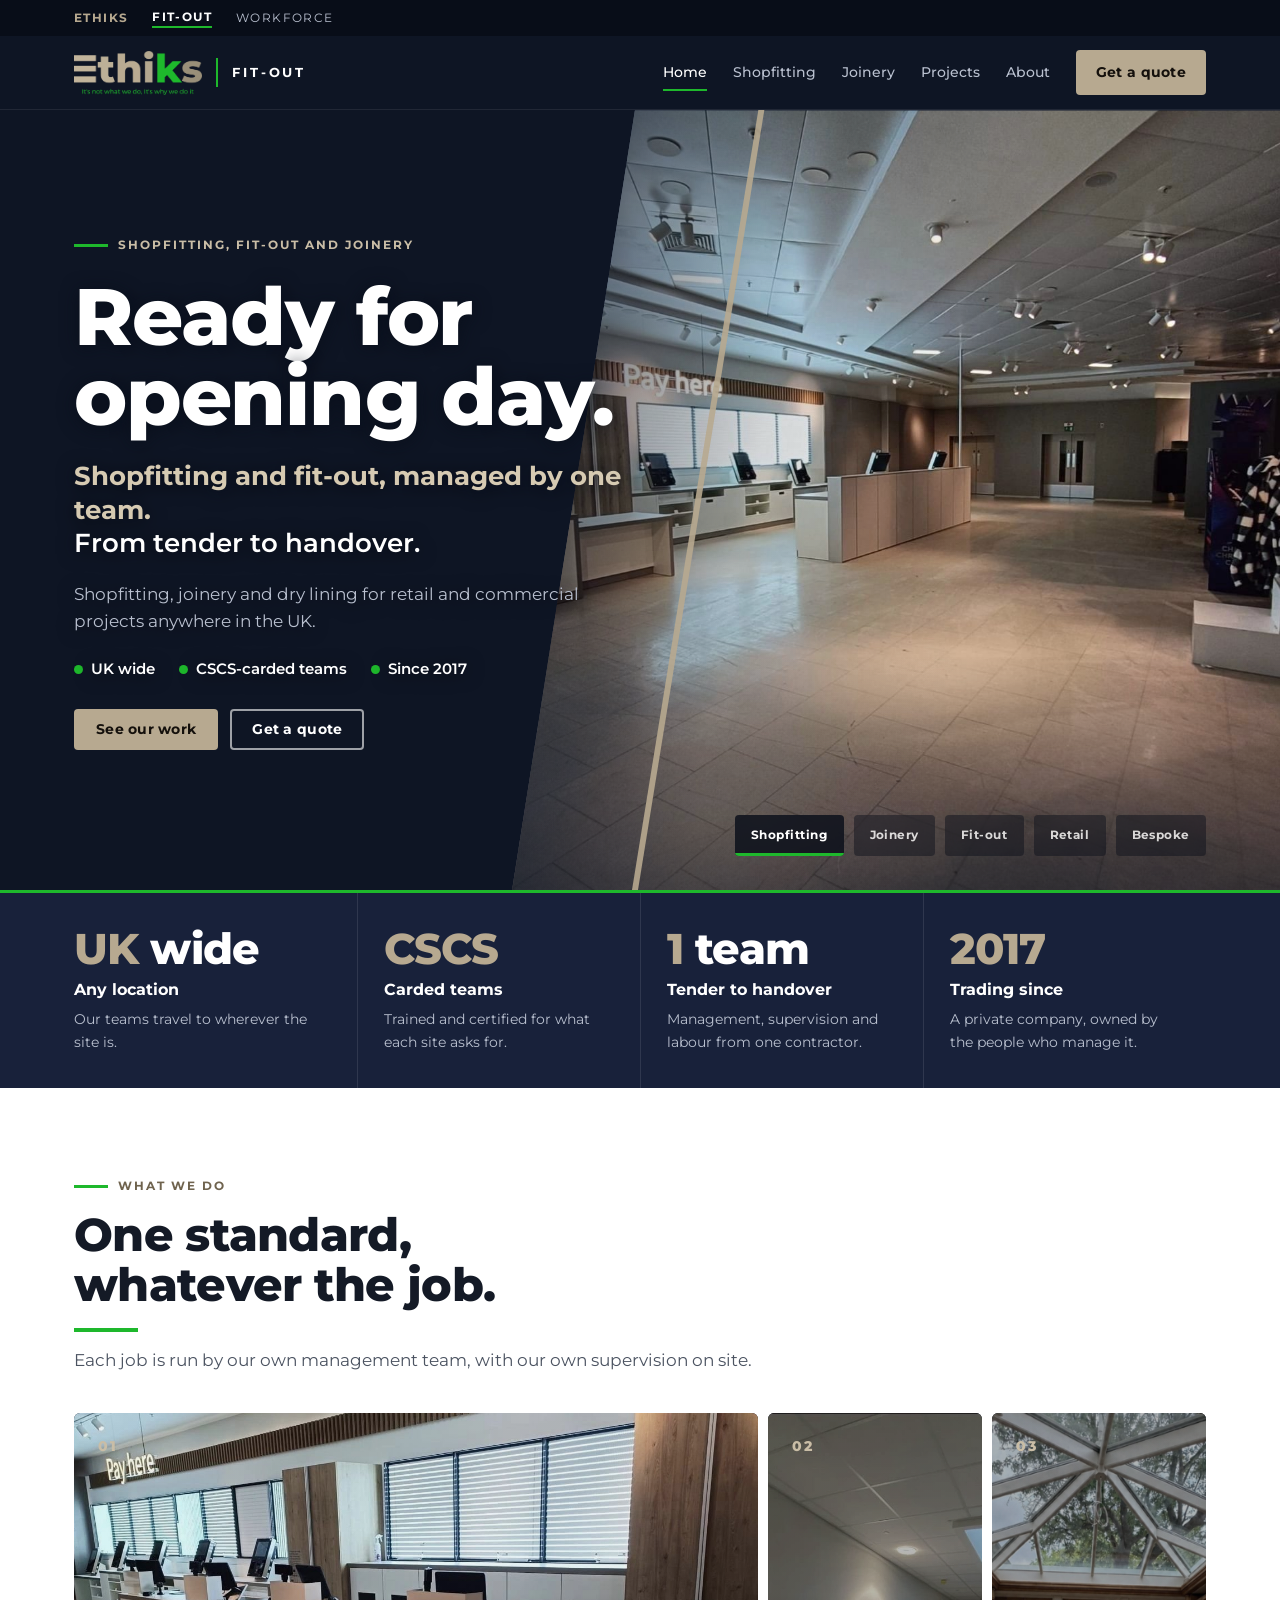
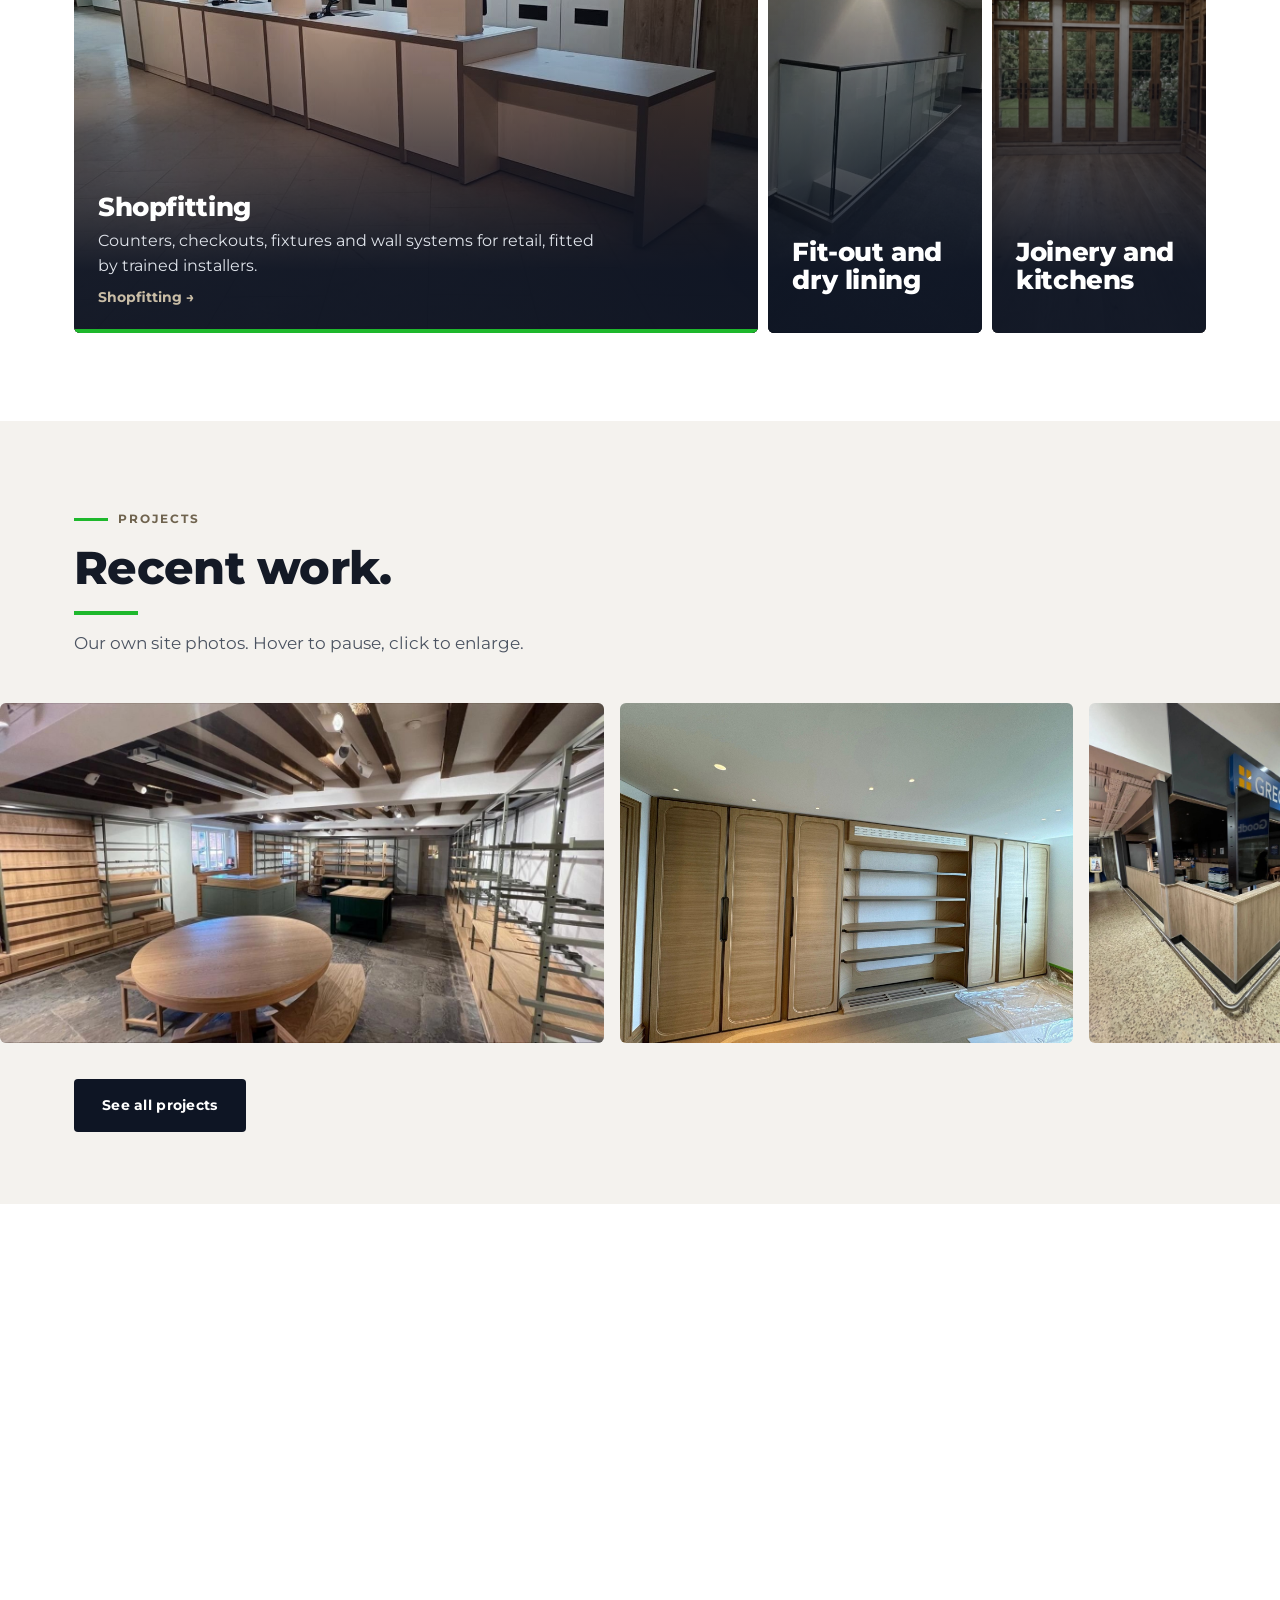
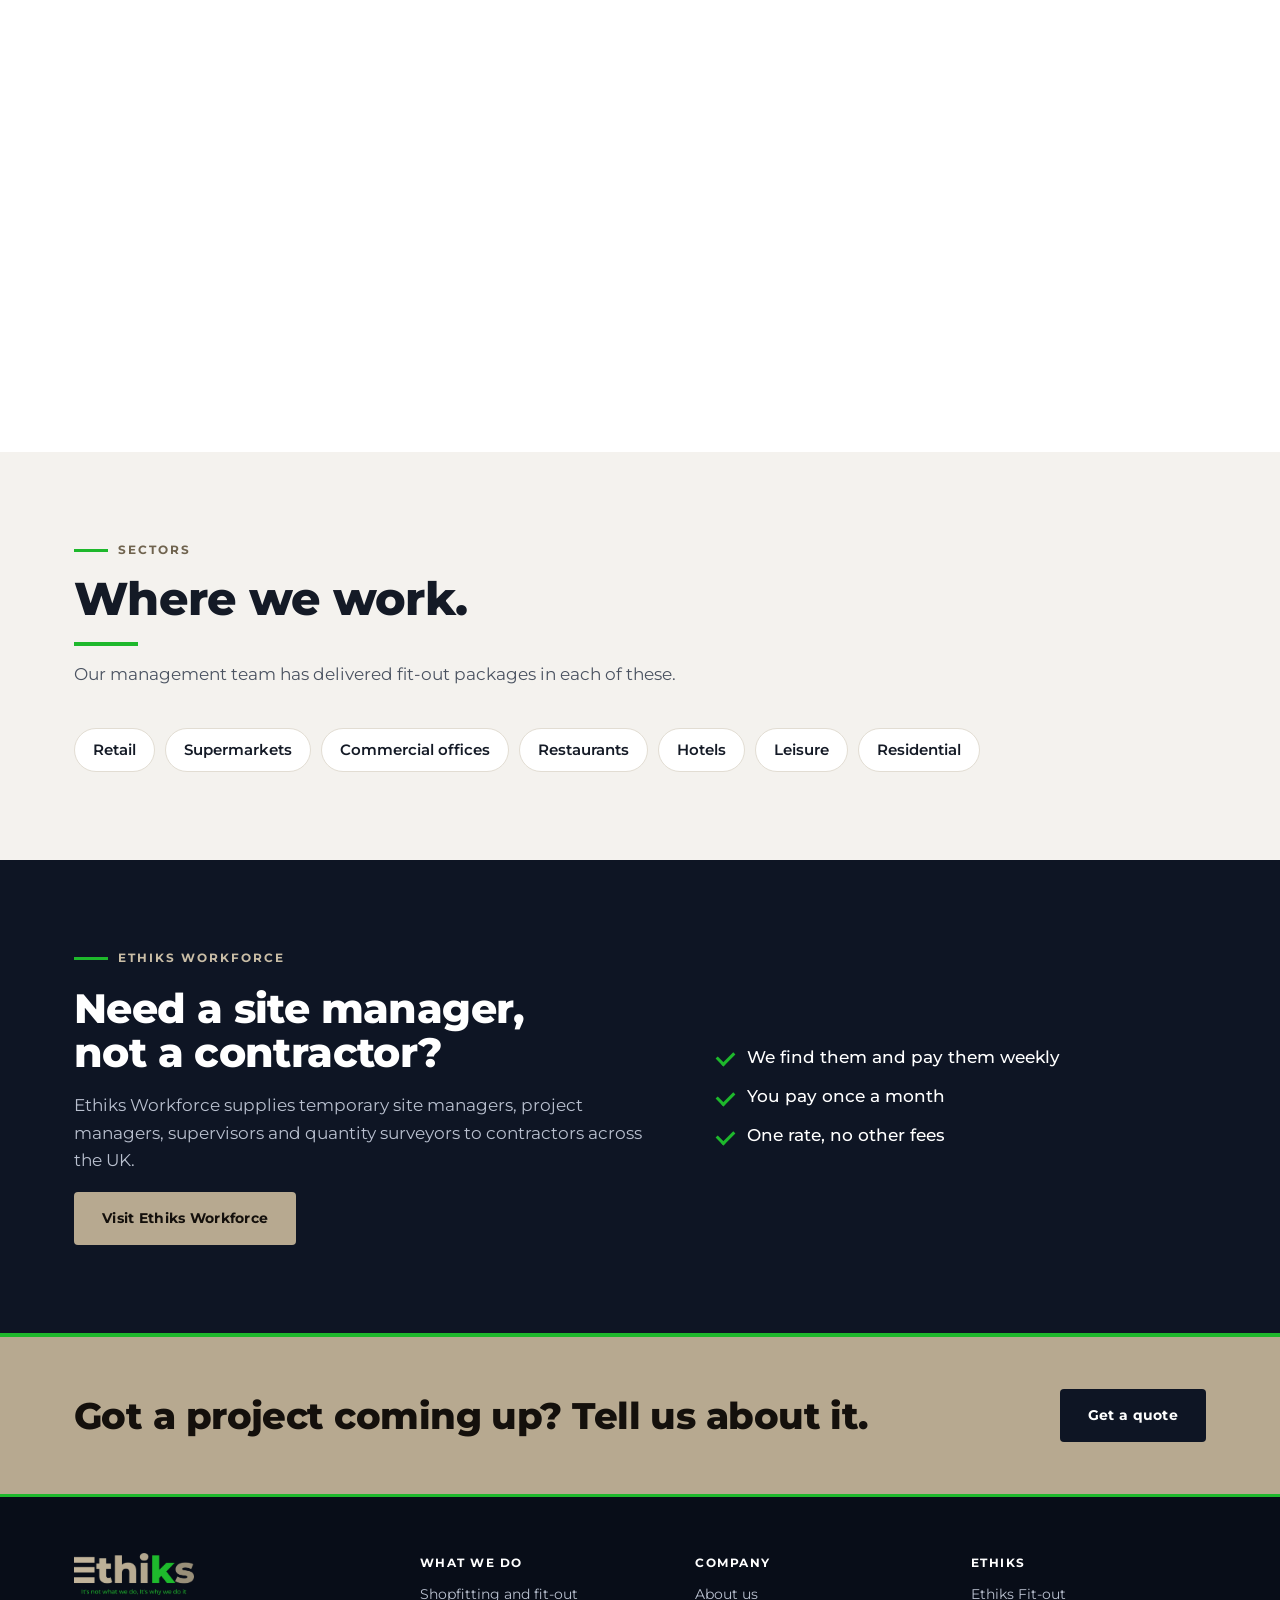
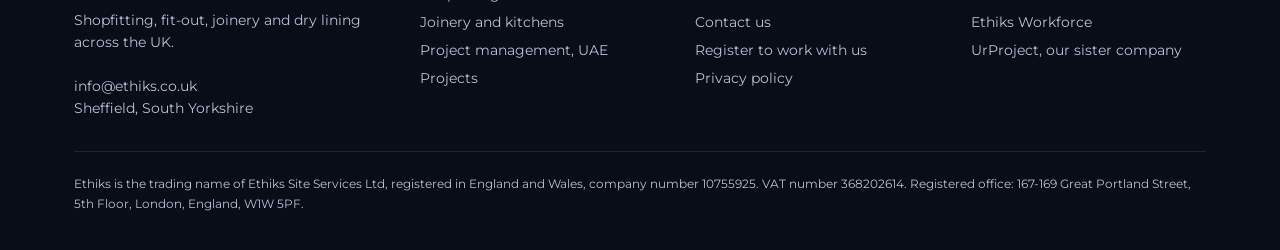
==== index.html @ 348bd7e8 "Tidied photos, stone hero edge, new hero headline Co-Authored-By: Claude Fable 5.2 <noreply@anthropi" ====
<!doctype html>
<html lang="en-GB">
<head>
<meta charset="utf-8">
<meta name="viewport" content="width=device-width, initial-scale=1">
<title>Shopfitting and Fit-Out Contractor, UK | Ethiks</title>
<meta name="description" content="Ethiks is a UK shopfitting and fit-out contractor. Turnkey fit-out, shopfitting joinery and dry lining for retail and commercial projects, and fitted joinery for homes.">
<link rel="canonical" href="https://www.ethiks.co.uk/">
<meta property="og:type" content="website">
<meta property="og:site_name" content="Ethiks">
<meta property="og:title" content="Shopfitting and Fit-Out Contractor, UK | Ethiks">
<meta property="og:description" content="Ethiks is a UK shopfitting and fit-out contractor. Turnkey fit-out, shopfitting joinery and dry lining for retail and commercial projects, and fitted joinery for homes.">
<meta property="og:url" content="https://www.ethiks.co.uk/">
<meta property="og:image" content="https://www.ethiks.co.uk/assets/img/j-wardrobe-run.jpg">
<script>document.documentElement.className = 'js';</script>
<link rel="preconnect" href="https://fonts.googleapis.com">
<link rel="preconnect" href="https://fonts.gstatic.com" crossorigin>
<link rel="stylesheet" href="https://fonts.googleapis.com/css2?family=Montserrat:wght@400;500;600;700;800&display=swap">
<link rel="stylesheet" href="/styles.css?v=25">
<link rel="icon" href="/assets/ethiks-logo.png">
<script type="application/ld+json">{"@context": "https://schema.org", "@type": "GeneralContractor", "name": "Ethiks", "legalName": "Ethiks Site Services Ltd", "url": "https://www.ethiks.co.uk/", "email": "info@ethiks.co.uk", "areaServed": "GB", "vatID": "368202614", "description": "Shopfitting, fit-out, joinery and dry lining contractor working across the UK.", "address": {"@type": "PostalAddress", "addressLocality": "Sheffield", "addressRegion": "South Yorkshire", "addressCountry": "GB"}, "openingHours": "Mo-Fr 08:00-17:00"}</script>
</head>
<body>
<a class="skip" href="#main">Skip to content</a>
<div class="group"><div class="in">
  <span class="lead">Ethiks</span>
  <a class="here" href="/" aria-current="true">Fit-out</a>
  <a href="https://www.ethiksworkforce.co.uk">Workforce</a>
</div></div>
<header class="head"><div class="in">
  <a class="brand" href="/" aria-label="Ethiks Fit-out home"><img src="/assets/ethiks-logo.png" alt="Ethiks" width="128" height="44"><span>Fit-out</span></a>
  <nav class="nav" aria-label="Main"><a href="/" aria-current="page">Home</a><a href="/fit-out.html">Shopfitting</a><a href="/residential.html">Joinery</a><a href="/projects.html">Projects</a><a href="/about-us.html">About</a><a class="btn" href="/contact-us.html">Get a quote</a></nav>
</div></header>
<section class="hero2">
  <div class="slides" aria-hidden="true"><figure class="on"><img src="/assets/img/s-pay-hall.jpg" alt="" width="1290" height="1290" fetchpriority="high"></figure><figure><img src="/assets/img/hero-joinery.jpg" alt="" width="2560" height="1920" loading="lazy"></figure><figure><img src="/assets/img/m-atrium.jpg" alt="" width="1456" height="1088" loading="lazy"></figure><figure><img src="/assets/img/s-shelving-tables.jpg" alt="" width="1290" height="726" loading="lazy"></figure><figure><img src="/assets/img/j-glazed-cabinets.jpg" alt="" width="1264" height="1264" loading="lazy"></figure></div>
  <span class="edge" aria-hidden="true"></span>
  <div class="in">
    <div class="pitch">
      <span class="eyebrow">Shopfitting, fit-out and joinery</span>
      <h1>Ready for opening day.</h1>
      <p class="line"><b>Shopfitting and fit-out, managed by one team.</b><br>From tender to handover.</p>
      <p class="sub">Shopfitting, joinery and dry lining for retail and commercial projects anywhere in the UK.</p>
      <ul class="ticks"><li>UK wide</li><li>CSCS-carded teams</li><li>Since 2017</li></ul>
      <div class="acts"><a class="btn" href="/projects.html">See our work</a><a class="btn line" href="/contact-us.html">Get a quote</a></div>
    </div>
  </div>
  <div class="dots" role="group" aria-label="Hero photos"><button type="button" class="on" aria-label="Show shopfitting photo">Shopfitting</button><button type="button" aria-label="Show joinery photo">Joinery</button><button type="button" aria-label="Show fit-out photo">Fit-out</button><button type="button" aria-label="Show retail photo">Retail</button><button type="button" aria-label="Show bespoke photo">Bespoke</button></div>
</section>
<main id="main">
<section class="facts" aria-label="Ethiks at a glance"><div class="in">
  <div class="t"><span class="big"><em>UK</em> wide</span><b>Any location</b><span>Our teams travel to wherever the site is.</span></div>
  <div class="t"><span class="big"><em>CSCS</em></span><b>Carded teams</b><span>Trained and certified for what each site asks for.</span></div>
  <div class="t"><span class="big"><em>1</em> team</span><b>Tender to handover</b><span>Management, supervision and labour from one contractor.</span></div>
  <div class="t"><span class="big"><em data-count="2017">2017</em></span><b>Trading since</b><span>A private company, owned by the people who manage it.</span></div>
</div></section>

<section class="sec"><div class="in">
  <div class="shead rv"><span class="eyebrow">What we do</span><h2>One standard, whatever the job.</h2><p>Each job is run by our own management team, with our own supervision on site.</p></div>
  <div class="panels rv">
    <a class="panel on" href="/fit-out.html"><img src="/assets/img/s-pay-counter.jpg" alt="" width="1290" height="1290" loading="lazy"><span class="n">01</span><div class="body"><h3>Shopfitting</h3><p>Counters, checkouts, fixtures and wall systems for retail, fitted by trained installers.</p><span class="go">Shopfitting →</span></div></a>
    <a class="panel" href="/fit-out.html"><img src="/assets/img/m-landing.jpg" alt="" width="1290" height="970" loading="lazy"><span class="n">02</span><div class="body"><h3>Fit-out and dry lining</h3><p>Turnkey fit-out with partitions, linings, ceilings and joinery, managed from start to finish.</p><span class="go">Fit-out →</span></div></a>
    <a class="panel" href="/residential.html"><img src="/assets/img/j-glazed-cabinets.jpg" alt="" width="1264" height="1264" loading="lazy"><span class="n">03</span><div class="body"><h3>Joinery and kitchens</h3><p>Fitted joinery, doors, flooring and kitchens for homes.</p><span class="go">Joinery →</span></div></a>
  </div>
</div></section>

<section class="sec wash" style="padding-bottom:72px">
  <div class="in"><div class="shead rv"><span class="eyebrow">Projects</span><h2>Recent work.</h2><p>Our own site photos. Hover to pause, click to enlarge.</p></div></div>
  <div class="marq"><div class="track"><figure data-zoom><img src="/assets/img/s-shelving-tables.jpg" alt="Timber shelving bays and round display tables in a shop interior" width="1290" height="726" loading="lazy"><figcaption>Shelving and display tables</figcaption></figure><figure data-zoom><img src="/assets/img/j-wardrobe-run.jpg" alt="Wall of fitted timber wardrobes with open shelving" width="1800" height="1350" loading="lazy"><figcaption>Fitted wardrobes</figcaption></figure><figure data-zoom><img src="/assets/img/s-kiosk.jpg" alt="Food-to-go kiosk with timber-effect counter inside a supermarket" width="1280" height="1706" loading="lazy"><figcaption>Food-to-go kiosk</figcaption></figure><figure data-zoom><img src="/assets/img/j-games-room.jpg" alt="Timber panelled media wall with a TV between inlaid door panels" width="1408" height="1136" loading="lazy"><figcaption>Games room panelling</figcaption></figure><figure data-zoom><img src="/assets/img/m-atrium.jpg" alt="Double-height atrium inside a modular building after fit-out" width="1456" height="1088" loading="lazy"><figcaption>Atrium</figcaption></figure><figure data-zoom><img src="/assets/img/s-counter-run.jpg" alt="Long run of counter units in a clothing department" width="1290" height="1290" loading="lazy"><figcaption>Counter run</figcaption></figure><figure data-zoom><img src="/assets/img/j-glazed-cabinets.jpg" alt="Glazed timber cabinets lining a room with a timber floor under a roof lantern" width="1264" height="1264" loading="lazy"><figcaption>Glazed cabinets</figcaption></figure><figure data-zoom><img src="/assets/img/m-landing.jpg" alt="First-floor landing with timber doors, glass balustrade and suspended ceiling" width="1290" height="970" loading="lazy"><figcaption>Landing and balustrade</figcaption></figure><figure data-zoom><img src="/assets/img/s-pay-counter.jpg" alt="Pay-here counter with timber-slat bulkhead above" width="1290" height="1290" loading="lazy"><figcaption>Counter and bulkhead</figcaption></figure><figure data-zoom><img src="/assets/img/j-panelled-door.jpg" alt="Panelled timber door set in a deep architrave" width="1088" height="1456" loading="lazy"><figcaption>Panelled door</figcaption></figure><figure aria-hidden="true" data-zoom><img src="/assets/img/s-shelving-tables.jpg" alt="" width="1290" height="726" loading="lazy"><figcaption>Shelving and display tables</figcaption></figure><figure aria-hidden="true" data-zoom><img src="/assets/img/j-wardrobe-run.jpg" alt="" width="1800" height="1350" loading="lazy"><figcaption>Fitted wardrobes</figcaption></figure><figure aria-hidden="true" data-zoom><img src="/assets/img/s-kiosk.jpg" alt="" width="1280" height="1706" loading="lazy"><figcaption>Food-to-go kiosk</figcaption></figure><figure aria-hidden="true" data-zoom><img src="/assets/img/j-games-room.jpg" alt="" width="1408" height="1136" loading="lazy"><figcaption>Games room panelling</figcaption></figure><figure aria-hidden="true" data-zoom><img src="/assets/img/m-atrium.jpg" alt="" width="1456" height="1088" loading="lazy"><figcaption>Atrium</figcaption></figure><figure aria-hidden="true" data-zoom><img src="/assets/img/s-counter-run.jpg" alt="" width="1290" height="1290" loading="lazy"><figcaption>Counter run</figcaption></figure><figure aria-hidden="true" data-zoom><img src="/assets/img/j-glazed-cabinets.jpg" alt="" width="1264" height="1264" loading="lazy"><figcaption>Glazed cabinets</figcaption></figure><figure aria-hidden="true" data-zoom><img src="/assets/img/m-landing.jpg" alt="" width="1290" height="970" loading="lazy"><figcaption>Landing and balustrade</figcaption></figure><figure aria-hidden="true" data-zoom><img src="/assets/img/s-pay-counter.jpg" alt="" width="1290" height="1290" loading="lazy"><figcaption>Counter and bulkhead</figcaption></figure><figure aria-hidden="true" data-zoom><img src="/assets/img/j-panelled-door.jpg" alt="" width="1088" height="1456" loading="lazy"><figcaption>Panelled door</figcaption></figure></div></div>
  <div class="in"><p style="margin-top:30px"><a class="btn dark" href="/projects.html">See all projects</a></p></div>
</section>

<section class="sec"><div class="in split">
  <div class="photo tall zoom rv" data-zoom><img src="/assets/img/j-games-room.jpg" alt="Timber panelled wall with inlaid door panels in a games room" width="1408" height="1136" loading="lazy"></div>
  <div class="copy rv d1">
    <span class="eyebrow">How we work</span>
    <h2>The last trade in decides how the job looks.</h2>
    <p>The fit-out is what your client sees on opening day. We plan it with you before it reaches site, then manage it to the programme.</p>
    <ul class="points"><li>Involved from pre-construction, so the install runs smoothly</li><li>Dedicated management and supervision on every job</li><li>Materials handled with care and fitted correctly</li><li>Safe working to current HSE and CDM regulations</li></ul>
    <div><a class="btn dark" href="/about-us.html">How we manage a project</a></div>
  </div>
</div></section>

<section class="sec wash"><div class="in">
  <div class="shead rv"><span class="eyebrow">Sectors</span><h2>Where we work.</h2><p>Our management team has delivered fit-out packages in each of these.</p></div>
  <ul class="tags rv"><li>Retail</li><li>Supermarkets</li><li>Commercial offices</li><li>Restaurants</li><li>Hotels</li><li>Leisure</li><li>Residential</li></ul>
</div></section>

<section class="band"><div class="in">
  <div class="copy rv">
    <span class="eyebrow">Ethiks Workforce</span>
    <h2>Need a site manager, not a contractor?</h2>
    <p>Ethiks Workforce supplies temporary site managers, project managers, supervisors and quantity surveyors to contractors across the UK.</p>
    <div><a class="btn" href="https://www.ethiksworkforce.co.uk">Visit Ethiks Workforce</a></div>
  </div>
  <ul class="points rv d1"><li>We find them and pay them weekly</li><li>You pay once a month</li><li>One rate, no other fees</li></ul>
</div></section>
<section class="cta"><div class="in">
  <h2>Got a project coming up? Tell us about it.</h2>
  <a class="btn dark" href="/contact-us.html">Get a quote</a>
</div></section>
</main>
<footer>
  <div class="in">
    <div><img src="/assets/ethiks-logo.png" alt="Ethiks" width="120" height="42">Shopfitting, fit-out, joinery and dry lining across the UK.<br><br>info@ethiks.co.uk<br>Sheffield, South Yorkshire</div>
    <div><b>What we do</b><ul><li><a href="/fit-out.html">Shopfitting and fit-out</a></li><li><a href="/residential.html">Joinery and kitchens</a></li><li><a href="/uae.html">Project management, UAE</a></li><li><a href="/projects.html">Projects</a></li></ul></div>
    <div><b>Company</b><ul><li><a href="/about-us.html">About us</a></li><li><a href="/contact-us.html">Contact us</a></li><li><a href="/register.html">Register to work with us</a></li><li><a href="/privacy-policy.html">Privacy policy</a></li></ul></div>
    <div><b>Ethiks</b><ul><li><a href="/">Ethiks Fit-out</a></li><li><a href="https://www.ethiksworkforce.co.uk">Ethiks Workforce</a></li><li><a href="https://www.urproject.co.uk">UrProject, our sister company</a></li></ul></div>
    <div class="legal">Ethiks is the trading name of Ethiks Site Services Ltd, registered in England and Wales, company number 10755925. VAT number 368202614. Registered office: 167-169 Great Portland Street, 5th Floor, London, England, W1W 5PF.</div>
  </div>
</footer>
<div class="lb" role="dialog" aria-modal="true" aria-label="Photo" hidden><button class="x" aria-label="Close">×</button><button class="prev" aria-label="Previous photo">←</button><img alt=""><button class="next" aria-label="Next photo">→</button><p></p></div>
<script src="/main.js?v=25" defer></script>
</body>
</html>
---- styles.css ----
/* Ethiks Fit-out. Same family as Ethiks Workforce: deep navy, white sections, bold type. Stone is the accent; the logo stays green. */
:root {
  --navy: #0e1524; --navy-2: #18213a; --navy-3: #25304f;
  --stone: #b7a990; --stone-hi: #c9bda6; --stone-dark: #6f634e; --green: #1eb82c;
  --ink: #141a26; --text: #4b5361; --paper: #ffffff; --wash: #f4f2ee; --rule: #e2ddd3;
  --on-navy: #f6f7f9; --on-navy-2: #b9c0cf;
  --font: "Montserrat", Arial, Helvetica, sans-serif;
  --wrap: 1180px;
}
* { box-sizing: border-box; }
html { scroll-behavior: smooth; }
@media (prefers-reduced-motion: reduce) { html { scroll-behavior: auto; } * { transition: none !important; } }
body { margin: 0; background: var(--paper); color: var(--text); font-family: var(--font); font-size: 17px; line-height: 1.6; }
img { max-width: 100%; height: auto; display: block; }
.in { max-width: var(--wrap); margin: 0 auto; padding: 0 24px; }
h1, h2, h3 { margin: 0; line-height: 1.08; text-wrap: balance; color: var(--ink); letter-spacing: -0.015em; font-weight: 800; }
p { margin: 0; }
a { color: var(--stone-dark); }
:focus-visible { outline: 3px solid var(--stone); outline-offset: 3px; }
.skip { position: absolute; left: -9999px; }
.skip:focus { left: 12px; top: 12px; background: #fff; color: #000; padding: 10px 14px; z-index: 50; }

.group { background: #080d18; color: var(--on-navy-2); font-size: 0.72rem; letter-spacing: 0.12em; text-transform: uppercase; }
.group .in { display: flex; flex-wrap: wrap; gap: 4px 24px; align-items: center; padding-top: 8px; padding-bottom: 8px; }
.group a { color: var(--on-navy-2); text-decoration: none; }
.group a:hover { color: #fff; }
.group .lead { color: var(--stone); font-weight: 700; }
.group .here { color: #fff; font-weight: 700; box-shadow: inset 0 -2px 0 var(--stone); padding-bottom: 2px; }
.head { background: var(--navy); position: sticky; top: 0; z-index: 30; border-bottom: 1px solid rgba(255,255,255,0.08); }
.head .in { display: flex; flex-wrap: wrap; align-items: center; justify-content: space-between; gap: 10px 28px; padding-top: 14px; padding-bottom: 14px; }
.brand { display: flex; align-items: center; gap: 14px; text-decoration: none; }
.brand img { width: 128px; }
.brand span { color: #fff; font-weight: 700; font-size: 0.82rem; letter-spacing: 0.22em; text-transform: uppercase; border-left: 2px solid var(--stone); padding: 4px 0 4px 14px; }
.nav { display: flex; flex-wrap: wrap; align-items: center; gap: 6px 26px; font-size: 0.86rem; font-weight: 500; }
.nav a { color: var(--on-navy-2); text-decoration: none; padding: 6px 0; border-bottom: 2px solid transparent; }
.nav a:hover { color: #fff; }
.nav a[aria-current="page"] { color: #fff; border-bottom-color: var(--stone); }
.nav .btn { color: #14100c; padding: 11px 20px; border-bottom: 0; }

.btn { display: inline-block; background: var(--stone); color: #14100c; font-weight: 700; font-size: 0.9rem; letter-spacing: 0.02em; text-decoration: none; padding: 15px 28px; border: 0; border-radius: 4px; cursor: pointer; font-family: var(--font); transition: background 0.15s ease, transform 0.15s ease; }
.btn:hover { background: var(--stone-hi); transform: translateY(-1px); }
.btn.line { background: transparent; color: #fff; box-shadow: inset 0 0 0 2px rgba(255,255,255,0.6); }
.btn.line:hover { background: rgba(255,255,255,0.12); }
.btn.dark { background: var(--navy); color: #fff; }
.btn.dark:hover { background: var(--navy-3); }

.eyebrow { display: inline-flex; align-items: center; gap: 10px; font-size: 0.78rem; font-weight: 700; letter-spacing: 0.16em; text-transform: uppercase; color: var(--stone-dark); }
.eyebrow::before { content: ""; width: 28px; height: 2px; background: currentColor; }

/* hero: photo behind, words on the left */
.hero { position: relative; background: var(--navy); color: var(--on-navy); isolation: isolate; overflow: hidden; }
.hero > img.bg { position: absolute; inset: 0; width: 100%; height: 100%; object-fit: cover; object-position: center 55%; z-index: -2; }
.hero::before { content: ""; position: absolute; inset: 0; z-index: -1; background: linear-gradient(90deg, rgba(14,21,36,0.94) 0%, rgba(14,21,36,0.84) 32%, rgba(14,21,36,0.30) 62%, rgba(14,21,36,0.05) 100%); }
.hero .in { padding-top: 96px; padding-bottom: 100px; }
.pitch { display: flex; flex-direction: column; gap: 22px; max-width: 620px; }
.pitch .eyebrow { color: var(--stone-hi); }
.pitch h1 { font-size: clamp(2.6rem, 6vw, 4.5rem); color: #fff; }
.pitch .line { font-size: clamp(1.2rem, 2.3vw, 1.6rem); font-weight: 600; color: #fff; line-height: 1.3; }
.pitch .line b { color: #d6cab2; font-weight: 700; }
.pitch .sub { color: var(--on-navy-2); max-width: 50ch; }
.pitch h1, .pitch .line, .pitch .sub, .ticks { text-shadow: 0 2px 18px rgba(8,13,24,0.75); }
.ticks { list-style: none; margin: 0; padding: 0; display: flex; flex-wrap: wrap; gap: 10px 24px; font-size: 0.92rem; font-weight: 600; color: #fff; }
.ticks li { display: flex; align-items: center; gap: 8px; }
.ticks li::before { content: ""; width: 9px; height: 9px; background: var(--stone); border-radius: 50%; }
.acts { display: flex; flex-wrap: wrap; gap: 12px; margin-top: 6px; }

/* inner page head: navy, words left, one photo right */
.phead { background: var(--navy); color: var(--on-navy-2); }
.phead .in { padding-top: 64px; padding-bottom: 68px; display: grid; grid-template-columns: minmax(0, 1fr) minmax(0, 1fr); gap: 56px; align-items: center; }
.phead.plain .in { grid-template-columns: minmax(0, 1fr); }
.phead .copy { display: flex; flex-direction: column; gap: 18px; min-width: 0; }
.phead .eyebrow { color: var(--stone-hi); }
.phead h1 { font-size: clamp(2.1rem, 4.6vw, 3.5rem); color: #fff; }
.phead p { max-width: 58ch; font-size: 1.08rem; }
.phead img { width: 100%; aspect-ratio: 4 / 3; object-fit: cover; border-radius: 6px; }
.phead a { color: var(--stone-hi); }

/* facts strip */
.facts { background: var(--navy-2); color: var(--on-navy); }
.facts .in { display: grid; grid-template-columns: repeat(4, minmax(0, 1fr)); }
.facts .t { padding: 34px 26px; border-left: 1px solid rgba(255,255,255,0.1); display: flex; flex-direction: column; gap: 6px; }
.facts .t:first-child { border-left: 0; padding-left: 0; }
.facts .big { font-size: clamp(1.9rem, 3.4vw, 2.7rem); font-weight: 800; color: #fff; line-height: 1; letter-spacing: -0.02em; }
.facts .big em { font-style: normal; color: var(--stone); }
.facts b { color: #fff; font-size: 1rem; }
.facts span { font-size: 0.9rem; color: var(--on-navy-2); }

.sec { padding: 88px 0; }
.wash { background: var(--wash); }
.shead { display: flex; flex-direction: column; gap: 14px; max-width: 760px; margin-bottom: 40px; }
.shead h2 { font-size: clamp(1.9rem, 3.6vw, 2.9rem); }
.shead p { font-size: 1.08rem; }

/* big photo cards */
.cards { display: grid; grid-template-columns: repeat(2, minmax(0, 1fr)); gap: 22px; }
.cardp { position: relative; display: flex; flex-direction: column; justify-content: flex-end; min-height: 460px; padding: 30px; color: #fff; text-decoration: none; overflow: hidden; border-radius: 6px; isolation: isolate; background: var(--navy); }
.cardp img { position: absolute; inset: 0; width: 100%; height: 100%; object-fit: cover; z-index: -2; transition: transform 0.5s ease; }
.cardp::before { content: ""; position: absolute; inset: 0; z-index: -1; background: linear-gradient(180deg, rgba(14,21,36,0.02) 35%, rgba(14,21,36,0.94) 84%); }
.cardp:hover img { transform: scale(1.05); }
.cardp h3 { color: #fff; font-size: 1.9rem; }
.cardp p { color: #dfe3ea; font-size: 0.98rem; margin-top: 8px; max-width: 44ch; }
.cardp .go { margin-top: 16px; font-weight: 700; font-size: 0.9rem; color: var(--stone-hi); }

/* text grid */
.roles { display: grid; grid-template-columns: repeat(3, minmax(0, 1fr)); gap: 0; border-top: 2px solid var(--ink); }
.roles.two { grid-template-columns: repeat(2, minmax(0, 1fr)); }
.role { padding: 26px 24px 30px; border-right: 1px solid var(--rule); border-bottom: 1px solid var(--rule); display: flex; flex-direction: column; gap: 8px; }
.roles:not(.two) .role:nth-child(3n), .roles.two .role:nth-child(even) { border-right: 0; }
.role h3 { font-size: 1.2rem; }
.role p { font-size: 0.94rem; }

.split { display: grid; grid-template-columns: minmax(0, 1fr) minmax(0, 1fr); gap: 56px; align-items: center; }
.split.rev > :first-child { order: 2; }
.split .copy { display: flex; flex-direction: column; gap: 18px; min-width: 0; }
.split h2 { font-size: clamp(1.8rem, 3.2vw, 2.6rem); }
.photo { border-radius: 6px; overflow: hidden; }
.photo img { width: 100%; aspect-ratio: 4 / 3; object-fit: cover; }
.photo.tall img { aspect-ratio: 4 / 5; }
ul.points { list-style: none; margin: 0; padding: 0; display: flex; flex-direction: column; gap: 12px; }
ul.points li { position: relative; padding-left: 30px; color: var(--ink); font-weight: 500; }
ul.points li::before { content: ""; position: absolute; left: 0; top: 0.45em; width: 14px; height: 8px; border-left: 3px solid var(--stone); border-bottom: 3px solid var(--stone); transform: rotate(-45deg); }

.tags { list-style: none; margin: 0; padding: 0; display: flex; flex-wrap: wrap; gap: 10px; }
.tags li { border: 1.5px solid var(--rule); background: #fff; border-radius: 40px; padding: 9px 18px; font-weight: 600; color: var(--ink); font-size: 0.95rem; }

.gallery { display: grid; grid-template-columns: repeat(3, minmax(0, 1fr)); gap: 22px; }
.gallery figure { margin: 0; display: flex; flex-direction: column; gap: 10px; }
.gallery figure[hidden] { display: none; }
.gallery img { width: 100%; aspect-ratio: 4 / 3; object-fit: cover; border-radius: 6px; }
.gallery figcaption { font-size: 0.88rem; color: var(--text); }
.filters { display: flex; flex-wrap: wrap; gap: 10px; margin-bottom: 30px; }
.filters button { font-family: var(--font); font-size: 0.86rem; font-weight: 700; background: #fff; border: 1.5px solid var(--rule); color: var(--ink); padding: 9px 18px; border-radius: 40px; cursor: pointer; }
.filters button[aria-pressed="true"] { background: var(--navy); border-color: var(--navy); color: #fff; }

.steps { counter-reset: s; list-style: none; margin: 0; padding: 0; display: grid; grid-template-columns: repeat(3, minmax(0, 1fr)); gap: 28px; }
.steps li { counter-increment: s; background: #fff; border-radius: 6px; padding: 30px 28px; display: flex; flex-direction: column; gap: 10px; border: 1px solid var(--rule); }
.steps li::before { content: "0" counter(s); font-size: 0.95rem; font-weight: 800; color: var(--stone-dark); letter-spacing: 0.08em; }
.steps b { color: var(--ink); font-size: 1.25rem; font-weight: 800; line-height: 1.2; }

.band { background: var(--navy); color: var(--on-navy-2); padding: 88px 0; }
.band .in { display: grid; grid-template-columns: minmax(0, 1.2fr) minmax(0, 1fr); gap: 30px 56px; align-items: center; }
.band .copy { display: flex; flex-direction: column; gap: 18px; }
.band h2 { color: #fff; font-size: clamp(1.8rem, 3.2vw, 2.6rem); }
.band .eyebrow { color: var(--stone-hi); }
.band ul.points li { color: #fff; }

.cta { background: var(--stone); color: #14100c; }
.cta .in { display: flex; flex-wrap: wrap; align-items: center; justify-content: space-between; gap: 20px 40px; padding-top: 52px; padding-bottom: 52px; }
.cta h2 { color: #14100c; font-size: clamp(1.6rem, 3vw, 2.3rem); }

.two { display: grid; grid-template-columns: minmax(0, 1fr) minmax(0, 1fr); gap: 56px; align-items: start; }
.two > div { display: flex; flex-direction: column; gap: 16px; min-width: 0; }
.two h2 { font-size: 1.5rem; margin-top: 8px; }
form.card { display: grid; grid-template-columns: repeat(auto-fit, minmax(160px, 1fr)); gap: 14px; background: #fff; padding: 28px; min-width: 0; color: var(--ink); border-radius: 6px; border: 1px solid var(--rule); border-top: 4px solid var(--stone); }
form.card h2 { grid-column: 1 / -1; font-size: 1.35rem; margin: 0; }
label { display: flex; flex-direction: column; gap: 6px; font-size: 0.8rem; font-weight: 700; color: var(--ink); min-width: 0; }
input, select, textarea { font-family: var(--font); font-size: 1rem; padding: 12px 13px; border: 1.5px solid #c6c0b4; background: #fff; color: var(--ink); width: 100%; border-radius: 4px; }
input:focus, select:focus, textarea:focus { border-color: var(--stone-dark); }
textarea { min-height: 100px; resize: vertical; }
.full { grid-column: 1 / -1; }
form.card .btn { width: 100%; font-size: 1rem; }
.small { font-size: 0.78rem; color: var(--text); }
.msg { border-left: 3px solid var(--green); padding: 10px 14px; background: var(--wash); color: var(--ink); font-size: 0.9rem; }
.msg.err { border-left-color: #b3261e; }
.contact { display: flex; flex-direction: column; gap: 2px; }
.contact b { color: var(--ink); }
.prose { max-width: 74ch; display: flex; flex-direction: column; gap: 14px; }
.prose h2 { font-size: 1.3rem; margin-top: 16px; }

footer { background: #080d18; color: var(--on-navy-2); font-size: 0.86rem; padding: 56px 0 36px; }
footer .in { display: grid; grid-template-columns: 1.3fr 1fr 1fr 1fr; gap: 32px 40px; }
footer b { color: #fff; display: block; margin-bottom: 10px; font-size: 0.78rem; letter-spacing: 0.12em; text-transform: uppercase; }
footer a { color: var(--on-navy-2); text-decoration: none; }
footer a:hover { color: #fff; }
footer ul { list-style: none; margin: 0; padding: 0; display: flex; flex-direction: column; gap: 6px; }
footer img { width: 120px; margin-bottom: 14px; }
footer .legal { grid-column: 1 / -1; border-top: 1px solid rgba(255,255,255,0.1); padding-top: 22px; font-size: 0.78rem; }

@media (max-width: 940px) {
  .split, .two, .band .in, .phead .in, .cards { grid-template-columns: minmax(0, 1fr); gap: 32px; }
  .split.rev > :first-child { order: 0; }
  .cards { gap: 18px; }
  .cardp { min-height: 340px; }
  .gallery { grid-template-columns: repeat(2, minmax(0, 1fr)); }
  .steps, .roles, .roles.two { grid-template-columns: minmax(0, 1fr); }
  .role { border-right: 0; }
  .facts .in { grid-template-columns: repeat(2, minmax(0, 1fr)); }
  .facts .t { padding: 24px 18px; }
  .facts .t:nth-child(odd) { border-left: 0; padding-left: 0; }
  .facts .t:nth-child(n+3) { border-top: 1px solid rgba(255,255,255,0.1); }
  footer .in { grid-template-columns: repeat(2, minmax(0, 1fr)); }
  .sec, .band { padding: 60px 0; }
  .hero .in { padding-top: 56px; padding-bottom: 60px; }
  .hero::before { background: rgba(14,21,36,0.78); }
}
@media (max-width: 560px) {
  body { font-size: 16px; }
  .in { padding: 0 18px; }
  .head { position: static; }
  .head .in { padding-top: 10px; padding-bottom: 8px; }
  .nav { flex-wrap: nowrap; overflow-x: auto; width: 100%; gap: 0 18px; scrollbar-width: none; }
  .nav a:not(.btn) { white-space: nowrap; font-size: 0.82rem; }
  .nav .btn { display: none; }
  .gallery { grid-template-columns: minmax(0, 1fr); }
  footer .in { grid-template-columns: minmax(0, 1fr); }
}

/* ---------- hero slideshow: words on navy, photos crossfade on the right ---------- */
.hero2 { position: relative; background: var(--navy); color: var(--on-navy); overflow: hidden; min-height: min(88vh, 780px); display: flex; align-items: center; }
.hero2 .in { position: relative; z-index: 3; width: 100%; padding-top: 80px; padding-bottom: 96px; }
.hero2 .pitch { max-width: 560px; }
.hero2 .pitch h1 { font-size: clamp(2.8rem, 6.4vw, 5rem); line-height: 1.0; }
.slides { position: absolute; top: 0; right: 0; bottom: 0; width: 60%; clip-path: polygon(16% 0, 100% 0, 100% 100%, 0 100%); z-index: 1; background: var(--navy-2); }
.slides figure { position: absolute; inset: 0; margin: 0; opacity: 0; transition: opacity 1.3s ease; }
.slides figure.on { opacity: 1; }
.slides img { width: 100%; height: 100%; object-fit: cover; transform: scale(1.02); }
.slides figure.on img { animation: drift 8s ease-out forwards; }
@keyframes drift { from { transform: scale(1.02) translateX(0); } to { transform: scale(1.12) translateX(-1.5%); } }
.slides::after { content: ""; position: absolute; inset: 0; background: linear-gradient(100deg, rgba(14,21,36,0.75) 0%, rgba(14,21,36,0.15) 34%, rgba(14,21,36,0) 60%), linear-gradient(0deg, rgba(14,21,36,0.55) 0%, rgba(14,21,36,0) 30%); pointer-events: none; }
.edge { position: absolute; top: 0; bottom: 0; right: calc(60% - 9.6% - 3px); width: 6px; background: var(--stone); transform: skewX(-9.2deg); transform-origin: bottom; z-index: 2; opacity: 0.9; }
.dots { position: absolute; z-index: 4; right: max(24px, calc((100vw - var(--wrap)) / 2 + 24px)); bottom: 34px; display: flex; gap: 10px; }
.dots button { font-family: var(--font); font-size: 0.78rem; font-weight: 700; letter-spacing: 0.04em; color: #fff; background: rgba(8,13,24,0.55); backdrop-filter: blur(6px); border: 0; padding: 12px 16px 14px; cursor: pointer; position: relative; overflow: hidden; border-radius: 4px; opacity: 0.8; }
.dots button:hover { opacity: 1; }
.dots button::after { content: ""; position: absolute; left: 0; bottom: 0; height: 3px; width: 0; background: var(--stone); }
.dots button.on { opacity: 1; background: rgba(8,13,24,0.8); }
.dots button.on::after { animation: fill var(--slide-ms, 6000ms) linear forwards; }
@keyframes fill { from { width: 0; } to { width: 100%; } }

/* ---------- service panels: hover or tap to open ---------- */
.panels { display: flex; gap: 10px; height: 520px; }
.panel { position: relative; flex: 1 1 0; min-width: 0; overflow: hidden; border-radius: 6px; color: #fff; text-decoration: none; isolation: isolate; transition: flex-grow 0.6s cubic-bezier(.2,.7,.2,1); background: var(--navy); }
.panel.on { flex-grow: 3.2; }
.panel img { position: absolute; inset: 0; width: 100%; height: 100%; object-fit: cover; z-index: -2; transition: transform 0.9s ease, filter 0.6s ease; filter: saturate(0.7) brightness(0.75); }
.panel.on img { transform: scale(1.05); filter: none; }
.panel::before { content: ""; position: absolute; inset: 0; z-index: -1; background: linear-gradient(180deg, rgba(14,21,36,0.05) 35%, rgba(14,21,36,0.95) 88%); }
.panel .n { position: absolute; left: 24px; top: 22px; font-weight: 800; font-size: 0.9rem; letter-spacing: 0.12em; color: var(--stone-hi); }
.panel .body { position: absolute; left: 24px; right: 24px; bottom: 24px; display: flex; flex-direction: column; gap: 8px; }
.panel h3 { color: #fff; font-size: clamp(1.3rem, 2vw, 2rem); }
.panel p, .panel .go { max-height: 0; opacity: 0; overflow: hidden; transition: max-height 0.5s ease, opacity 0.4s ease; color: #dfe3ea; font-size: 0.98rem; max-width: 46ch; }
.panel .go { font-weight: 700; font-size: 0.9rem; color: var(--stone-hi); }
.panel.on p, .panel.on .go { max-height: 140px; opacity: 1; }

/* ---------- moving strip of work ---------- */
.marq { overflow: hidden; padding: 6px 0; }
.marq .track { display: flex; gap: 16px; width: max-content; animation: slide 70s linear infinite; }
.marq:hover .track, .marq:focus-within .track { animation-play-state: paused; }
@keyframes slide { to { transform: translateX(calc(-50% - 8px)); } }
.marq figure { margin: 0; flex: none; position: relative; border-radius: 6px; overflow: hidden; cursor: zoom-in; }
.marq img { height: 340px; width: auto; max-width: none; transition: transform 0.5s ease; }
.marq figure:hover img { transform: scale(1.05); }
.marq figcaption { position: absolute; left: 0; right: 0; bottom: 0; padding: 30px 16px 12px; background: linear-gradient(0deg, rgba(14,21,36,0.85), rgba(14,21,36,0)); color: #fff; font-weight: 700; font-size: 0.86rem; opacity: 0; transition: opacity 0.3s ease; }
.marq figure:hover figcaption { opacity: 1; }
@media (prefers-reduced-motion: reduce) { .marq { overflow-x: auto; } .marq .track { animation: none; } .slides figure.on img { animation: none; } }

/* ---------- photos open full size ---------- */
.gallery figure, .photo.zoom { cursor: zoom-in; }
.gallery figure { overflow: hidden; }
.gallery img { transition: transform 0.5s ease; }
.gallery figure:hover img { transform: scale(1.03); }
.lb { position: fixed; inset: 0; z-index: 100; background: rgba(8,13,24,0.94); display: none; align-items: center; justify-content: center; padding: 60px 70px; }
.lb.on { display: flex; }
.lb img { max-width: 100%; max-height: 100%; object-fit: contain; border-radius: 4px; }
.lb p { position: absolute; left: 0; right: 0; bottom: 18px; text-align: center; color: #fff; font-weight: 600; font-size: 0.95rem; }
.lb button { position: absolute; background: rgba(255,255,255,0.12); color: #fff; border: 0; width: 48px; height: 48px; border-radius: 50%; font-size: 1.3rem; cursor: pointer; font-family: var(--font); }
.lb button:hover { background: var(--stone); color: #14100c; }
.lb .x { top: 18px; right: 18px; } .lb .prev { left: 14px; top: calc(50% - 24px); } .lb .next { right: 14px; top: calc(50% - 24px); }

/* ---------- reveal on scroll ---------- */
.js .rv { opacity: 0; transform: translateY(26px); transition: opacity 0.8s ease, transform 0.8s ease; }
.js .rv.on { opacity: 1; transform: none; }
.js .rv.d1 { transition-delay: 0.12s; } .js .rv.d2 { transition-delay: 0.24s; }

/* ---------- hero buttons: compact, and not caught by the .line headline rule ---------- */
.pitch .acts .btn { font-size: 0.86rem; font-weight: 700; line-height: 1.2; padding: 12px 22px; text-shadow: none; }

/* ---------- green lines: stone carries the words and buttons, green marks the lines ---------- */
.edge { background: var(--stone); }
.eyebrow::before { background: var(--green); width: 34px; height: 3px; }
.ticks li::before { background: var(--green); }
.dots button::after { background: var(--green); }
.group .here { box-shadow: inset 0 -2px 0 var(--green); }
.brand span { border-left-color: var(--green); }
.nav a[aria-current="page"] { border-bottom-color: var(--green); }
ul.points li::before { border-color: var(--green); }
.facts { border-top: 3px solid var(--green); }
.roles { border-top-color: var(--green); border-top-width: 3px; }
.steps li { border-top: 3px solid var(--green); }
form.card { border-top-color: var(--green); }
.shead h2::after { content: ""; display: block; width: 64px; height: 4px; background: var(--green); margin-top: 18px; }
.panel::after { content: ""; position: absolute; left: 0; right: 0; bottom: 0; height: 4px; background: var(--green); transform: scaleX(0); transform-origin: left; transition: transform 0.6s ease; }
.panel.on::after { transform: scaleX(1); }
.cta { border-top: 4px solid var(--green); }
footer { border-top: 3px solid var(--green); }

@media (max-width: 940px) {
  .hero2 { display: block; min-height: 0; }
  .slides { position: relative; width: 100%; height: 300px; clip-path: none; }
  .edge { display: none; }
  .hero2 .in { padding-top: 40px; padding-bottom: 48px; }
  .dots { position: absolute; top: 240px; bottom: auto; left: 18px; right: auto; }
  .dots button { padding: 8px 10px 10px; font-size: 0.7rem; }
  .panels { flex-direction: column; height: auto; }
  .panel, .panel.on { flex: none; height: 260px; }
  .panel img { filter: none; }
  .panel p, .panel .go { max-height: 140px; opacity: 1; }
  .marq img { height: 240px; }
  .lb { padding: 56px 12px; }
}
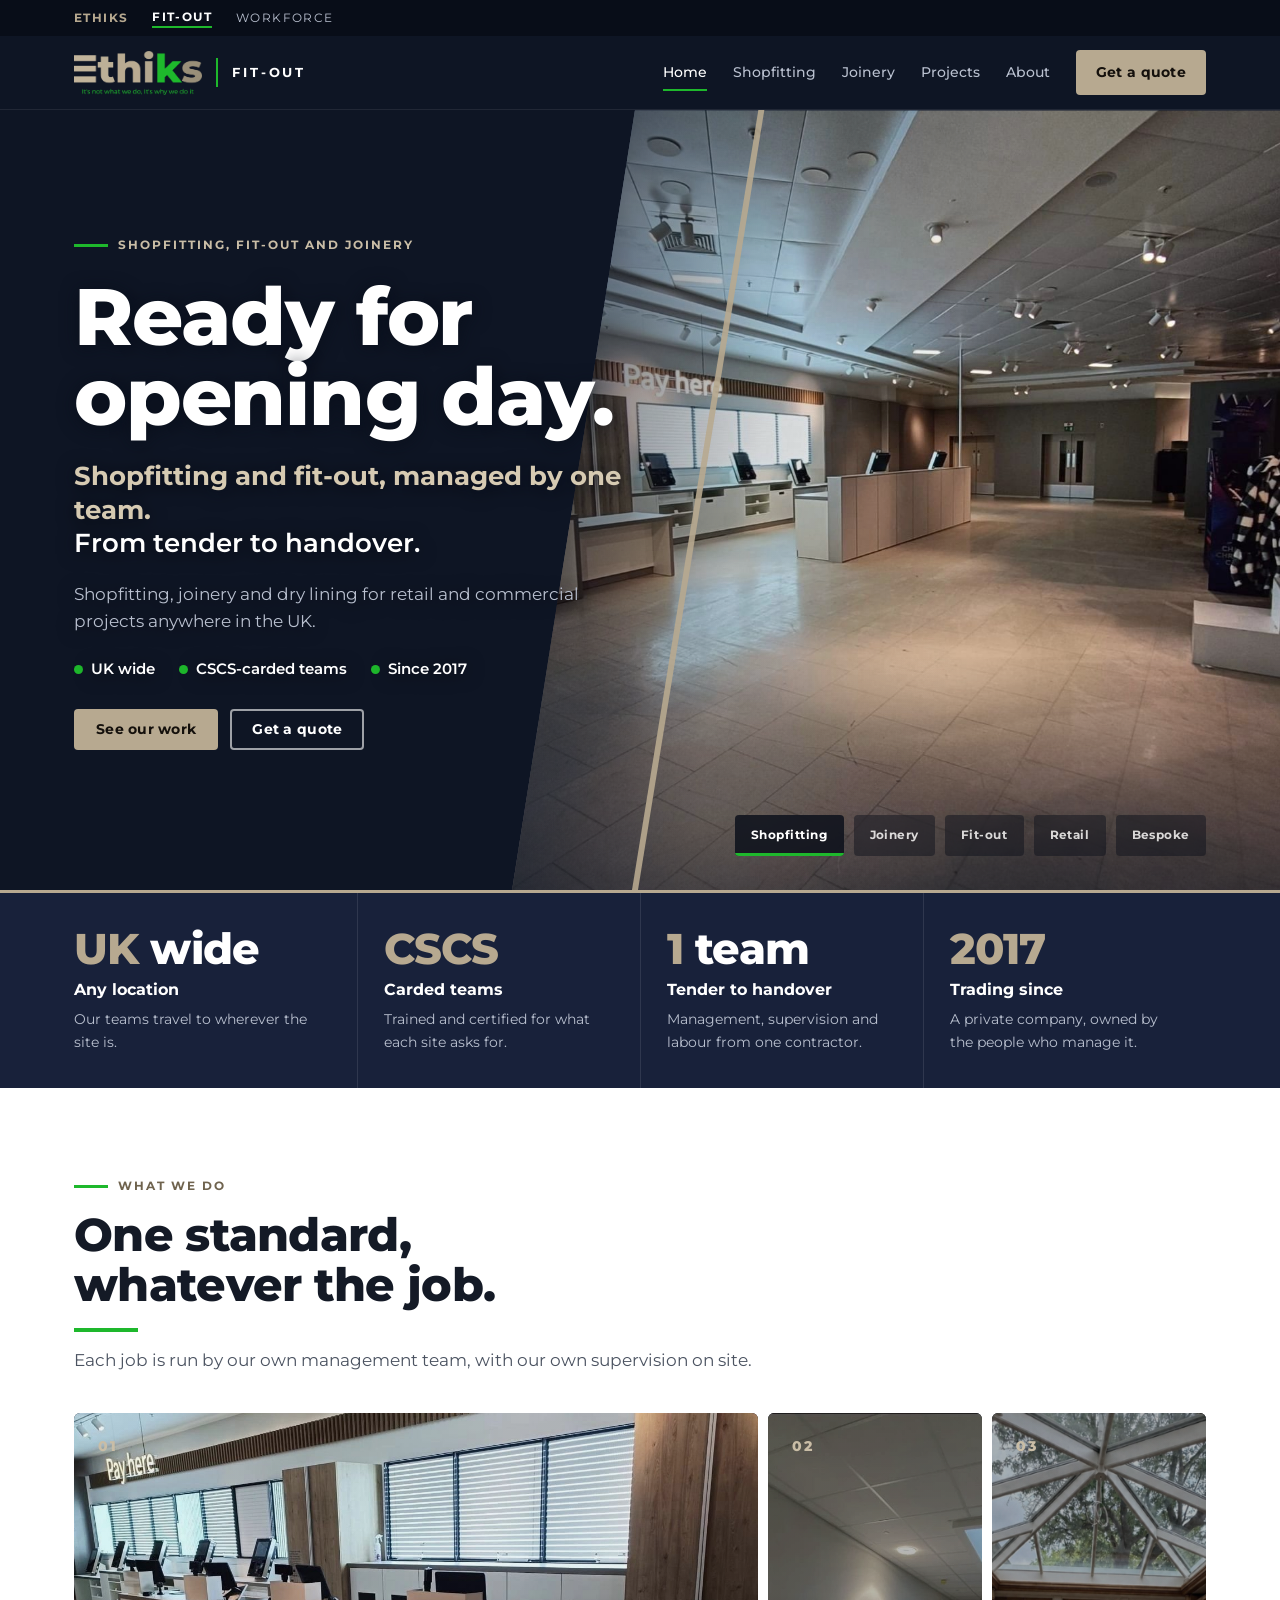
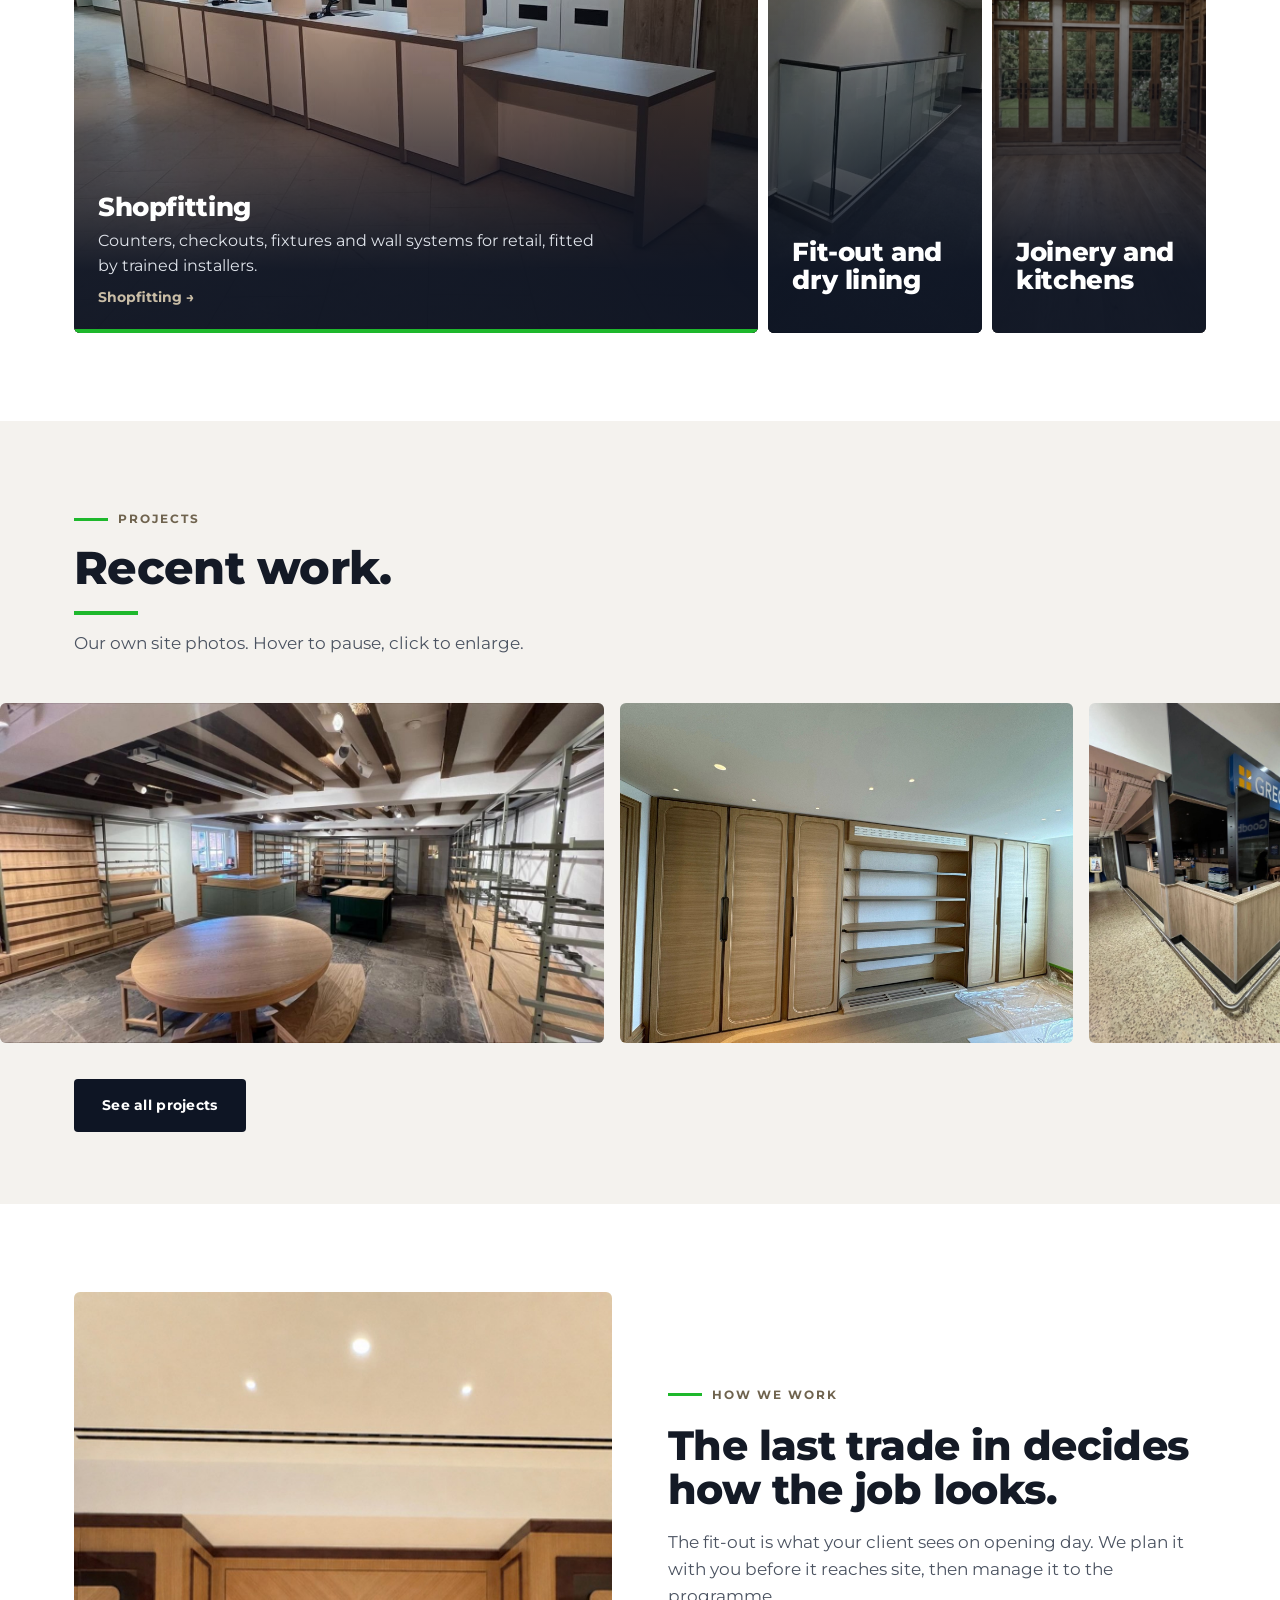
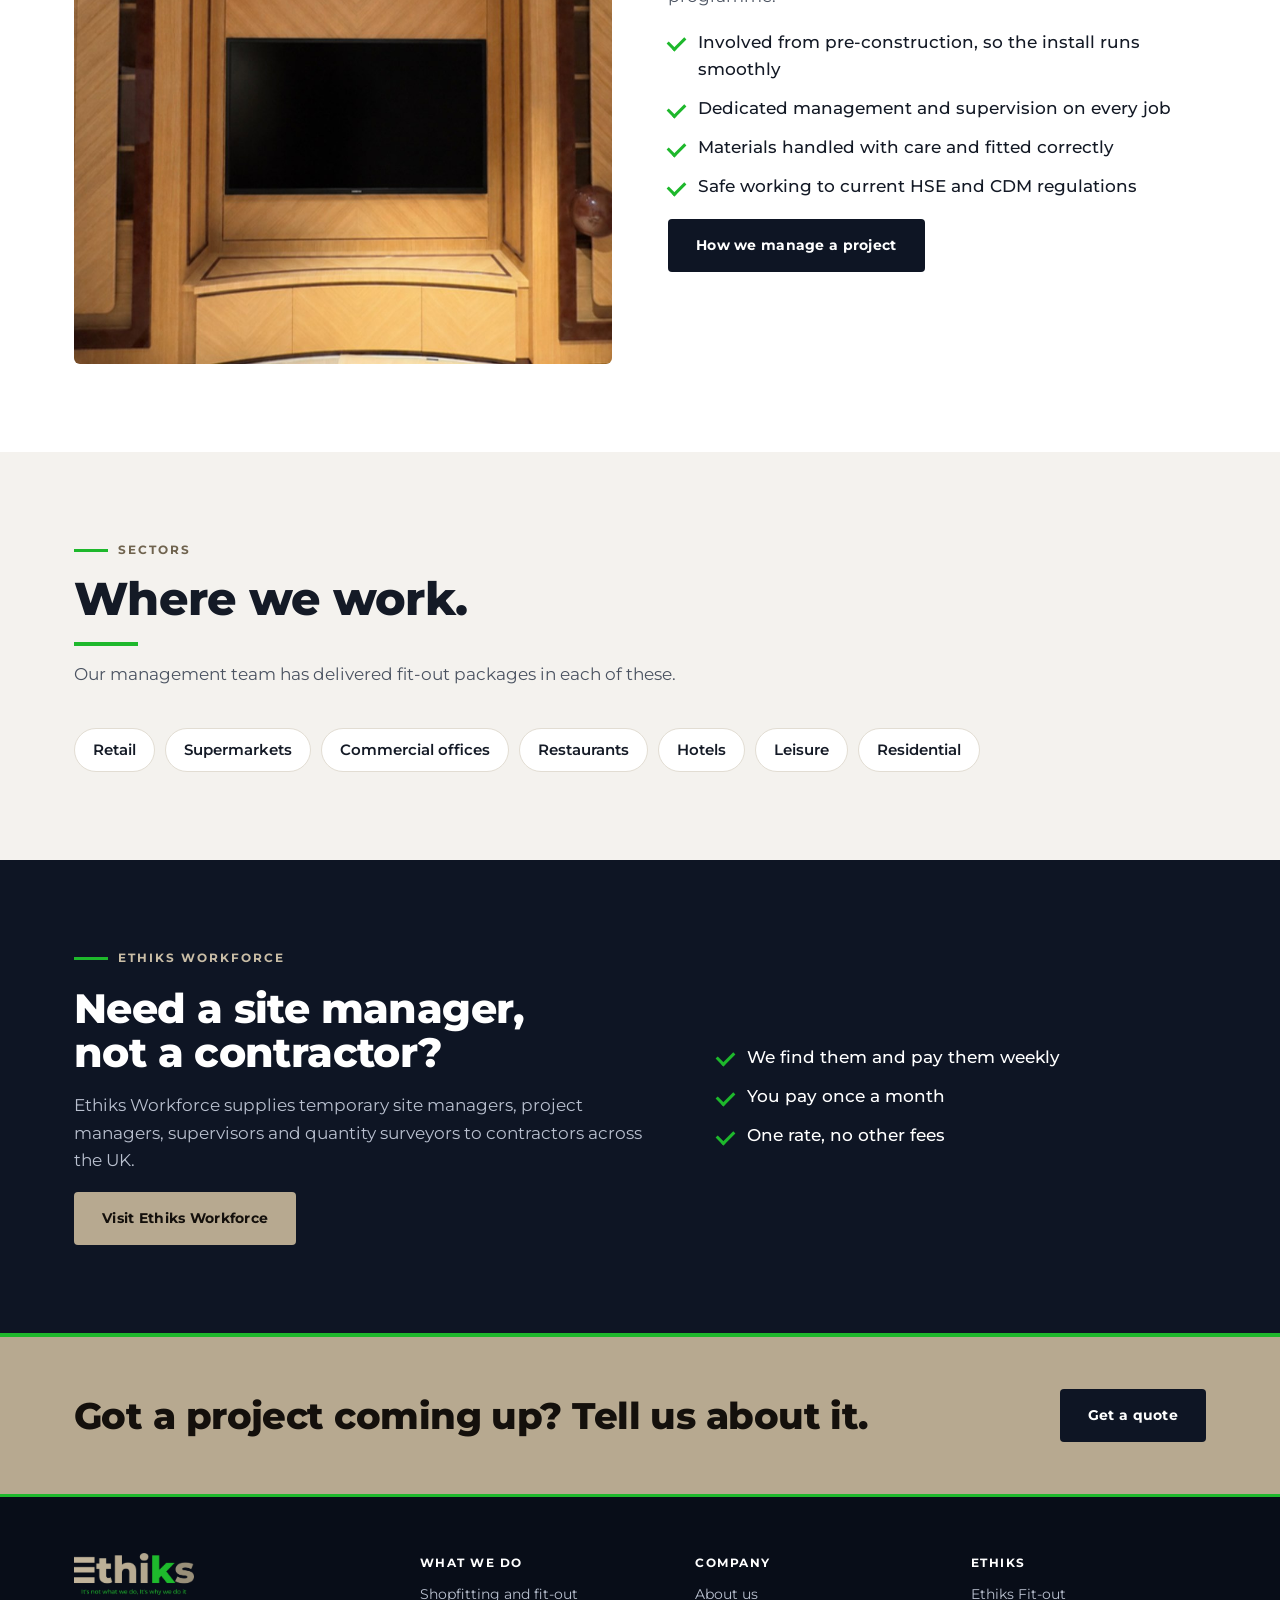
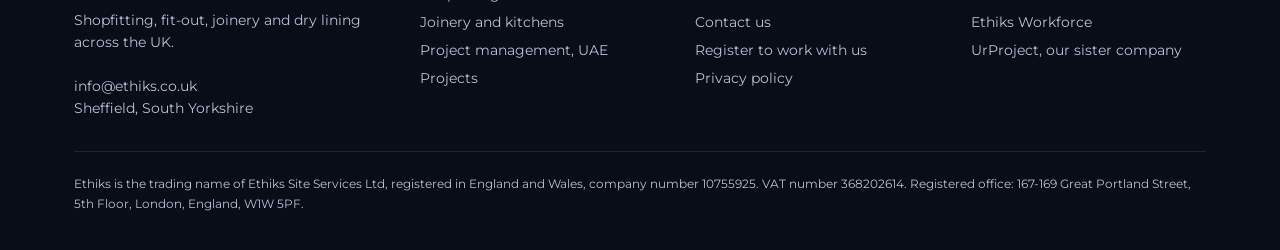
==== commit 424dddde: "Line under the hero is stone Co-Authored-By: Claude Fable 5.2 <noreply@anthropic.com>" ====
--- a/index.html
+++ b/index.html
@@ -16,7 +16,7 @@
 <link rel="preconnect" href="https://fonts.googleapis.com">
 <link rel="preconnect" href="https://fonts.gstatic.com" crossorigin>
 <link rel="stylesheet" href="https://fonts.googleapis.com/css2?family=Montserrat:wght@400;500;600;700;800&display=swap">
-<link rel="stylesheet" href="/styles.css?v=25">
+<link rel="stylesheet" href="/styles.css?v=26">
 <link rel="icon" href="/assets/ethiks-logo.png">
 <script type="application/ld+json">{"@context": "https://schema.org", "@type": "GeneralContractor", "name": "Ethiks", "legalName": "Ethiks Site Services Ltd", "url": "https://www.ethiks.co.uk/", "email": "info@ethiks.co.uk", "areaServed": "GB", "vatID": "368202614", "description": "Shopfitting, fit-out, joinery and dry lining contractor working across the UK.", "address": {"@type": "PostalAddress", "addressLocality": "Sheffield", "addressRegion": "South Yorkshire", "addressCountry": "GB"}, "openingHours": "Mo-Fr 08:00-17:00"}</script>
 </head>
@@ -109,6 +109,6 @@
   </div>
 </footer>
 <div class="lb" role="dialog" aria-modal="true" aria-label="Photo" hidden><button class="x" aria-label="Close">×</button><button class="prev" aria-label="Previous photo">←</button><img alt=""><button class="next" aria-label="Next photo">→</button><p></p></div>
-<script src="/main.js?v=25" defer></script>
+<script src="/main.js?v=26" defer></script>
 </body>
 </html>
--- a/styles.css
+++ b/styles.css
@@ -282,7 +282,7 @@
 .brand span { border-left-color: var(--green); }
 .nav a[aria-current="page"] { border-bottom-color: var(--green); }
 ul.points li::before { border-color: var(--green); }
-.facts { border-top: 3px solid var(--green); }
+.facts { border-top: 3px solid var(--stone); }
 .roles { border-top-color: var(--green); border-top-width: 3px; }
 .steps li { border-top: 3px solid var(--green); }
 form.card { border-top-color: var(--green); }
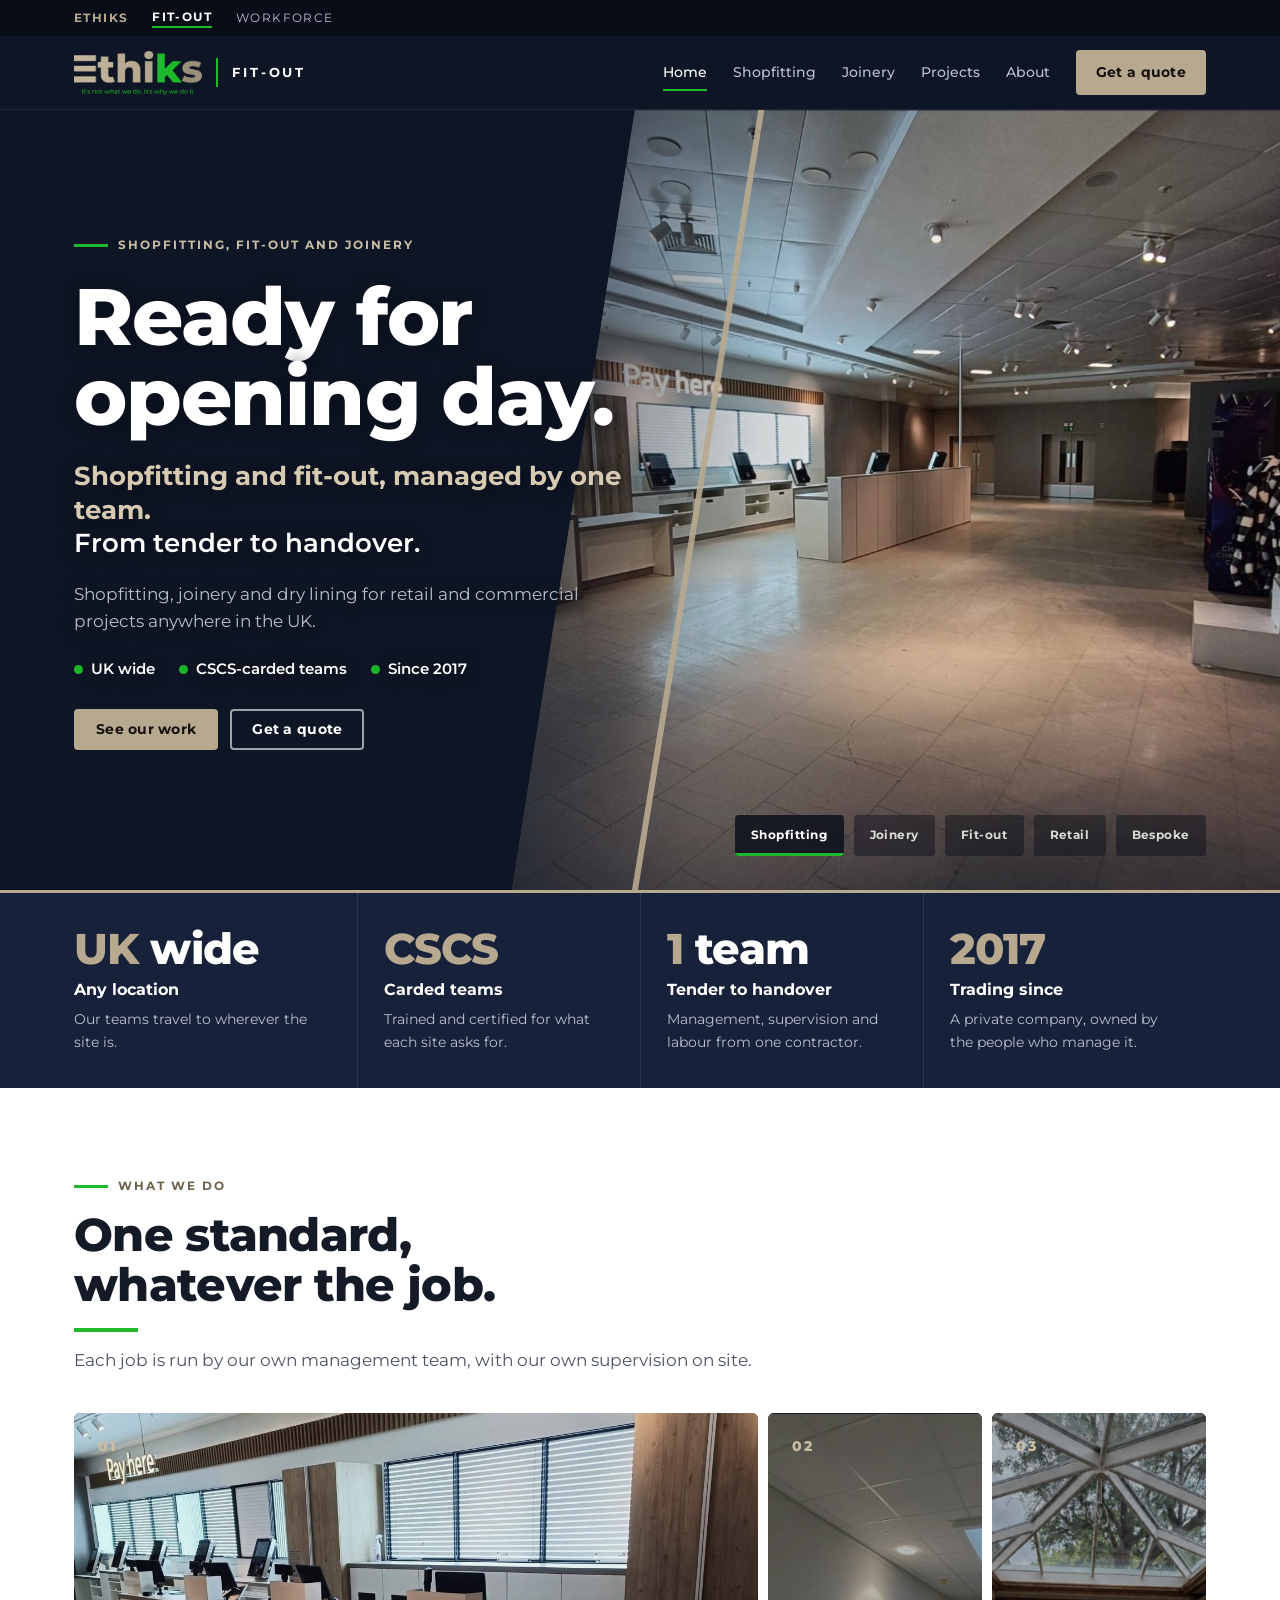
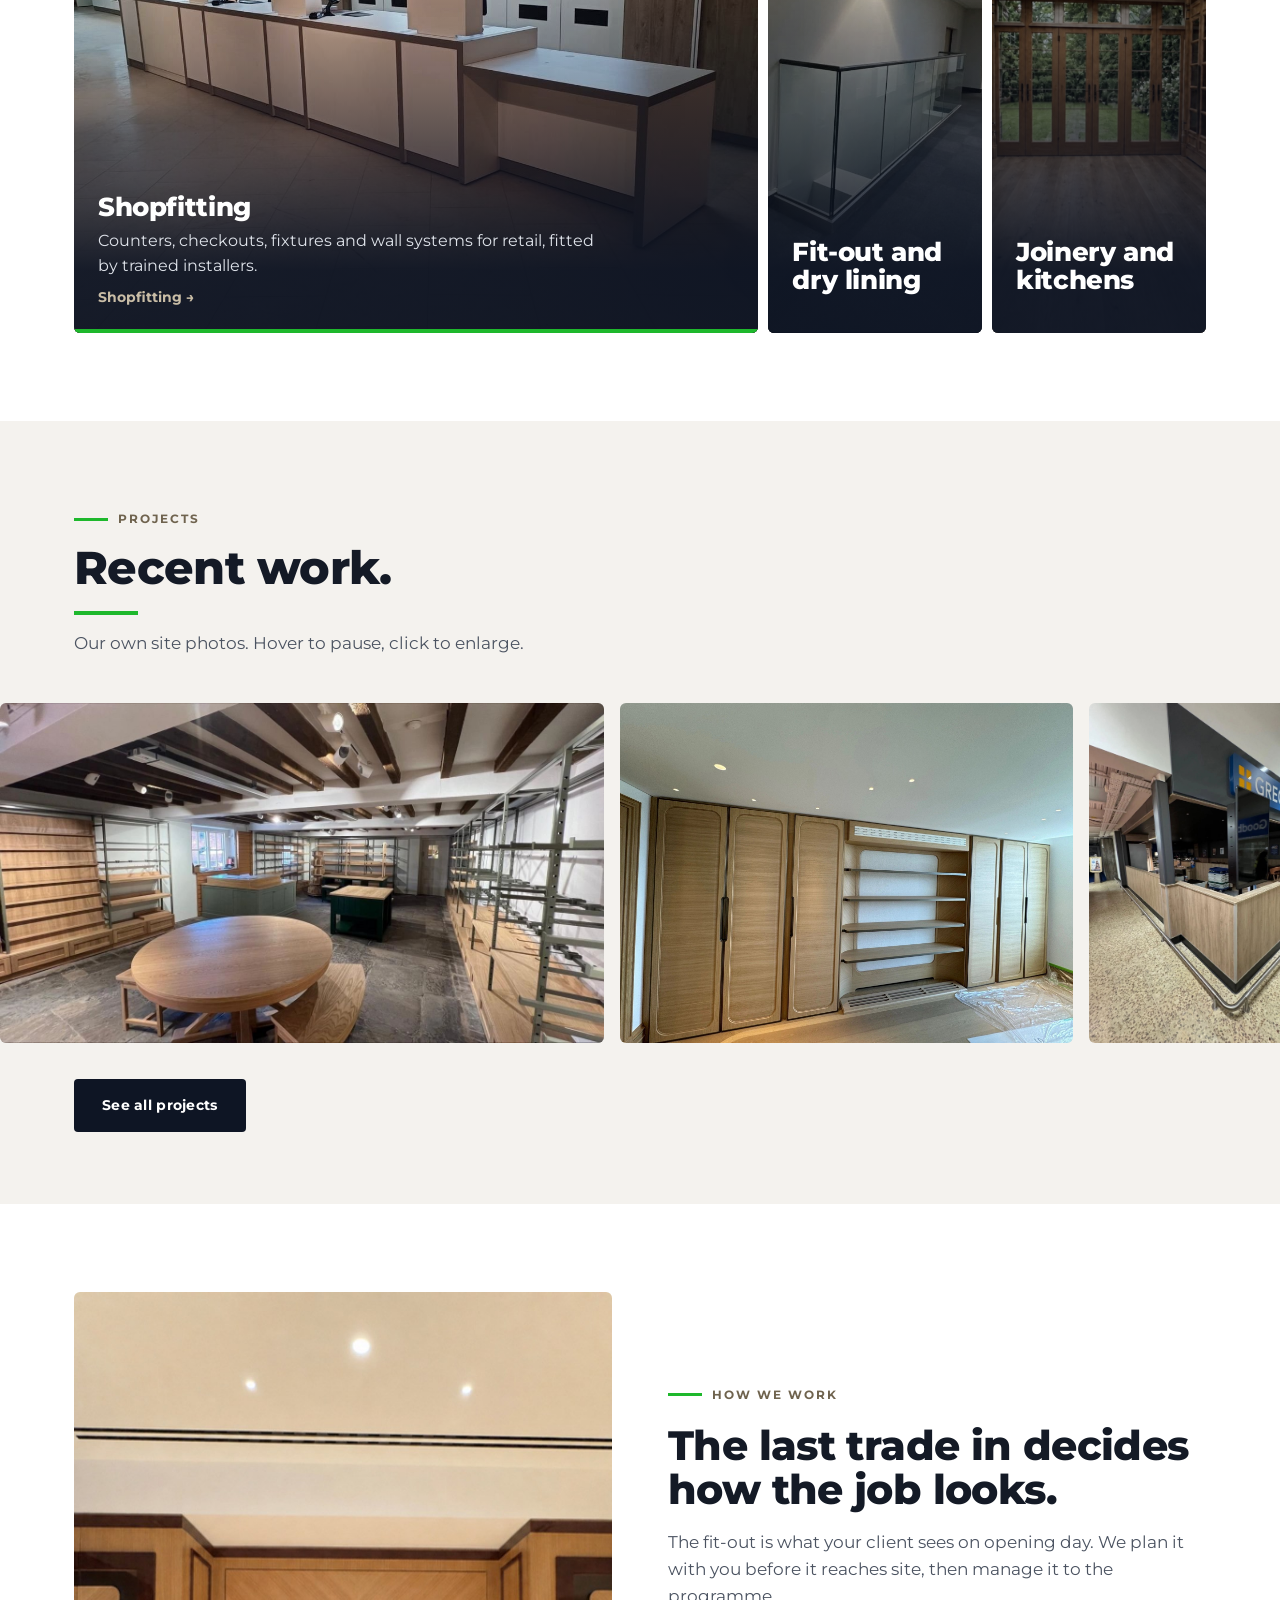
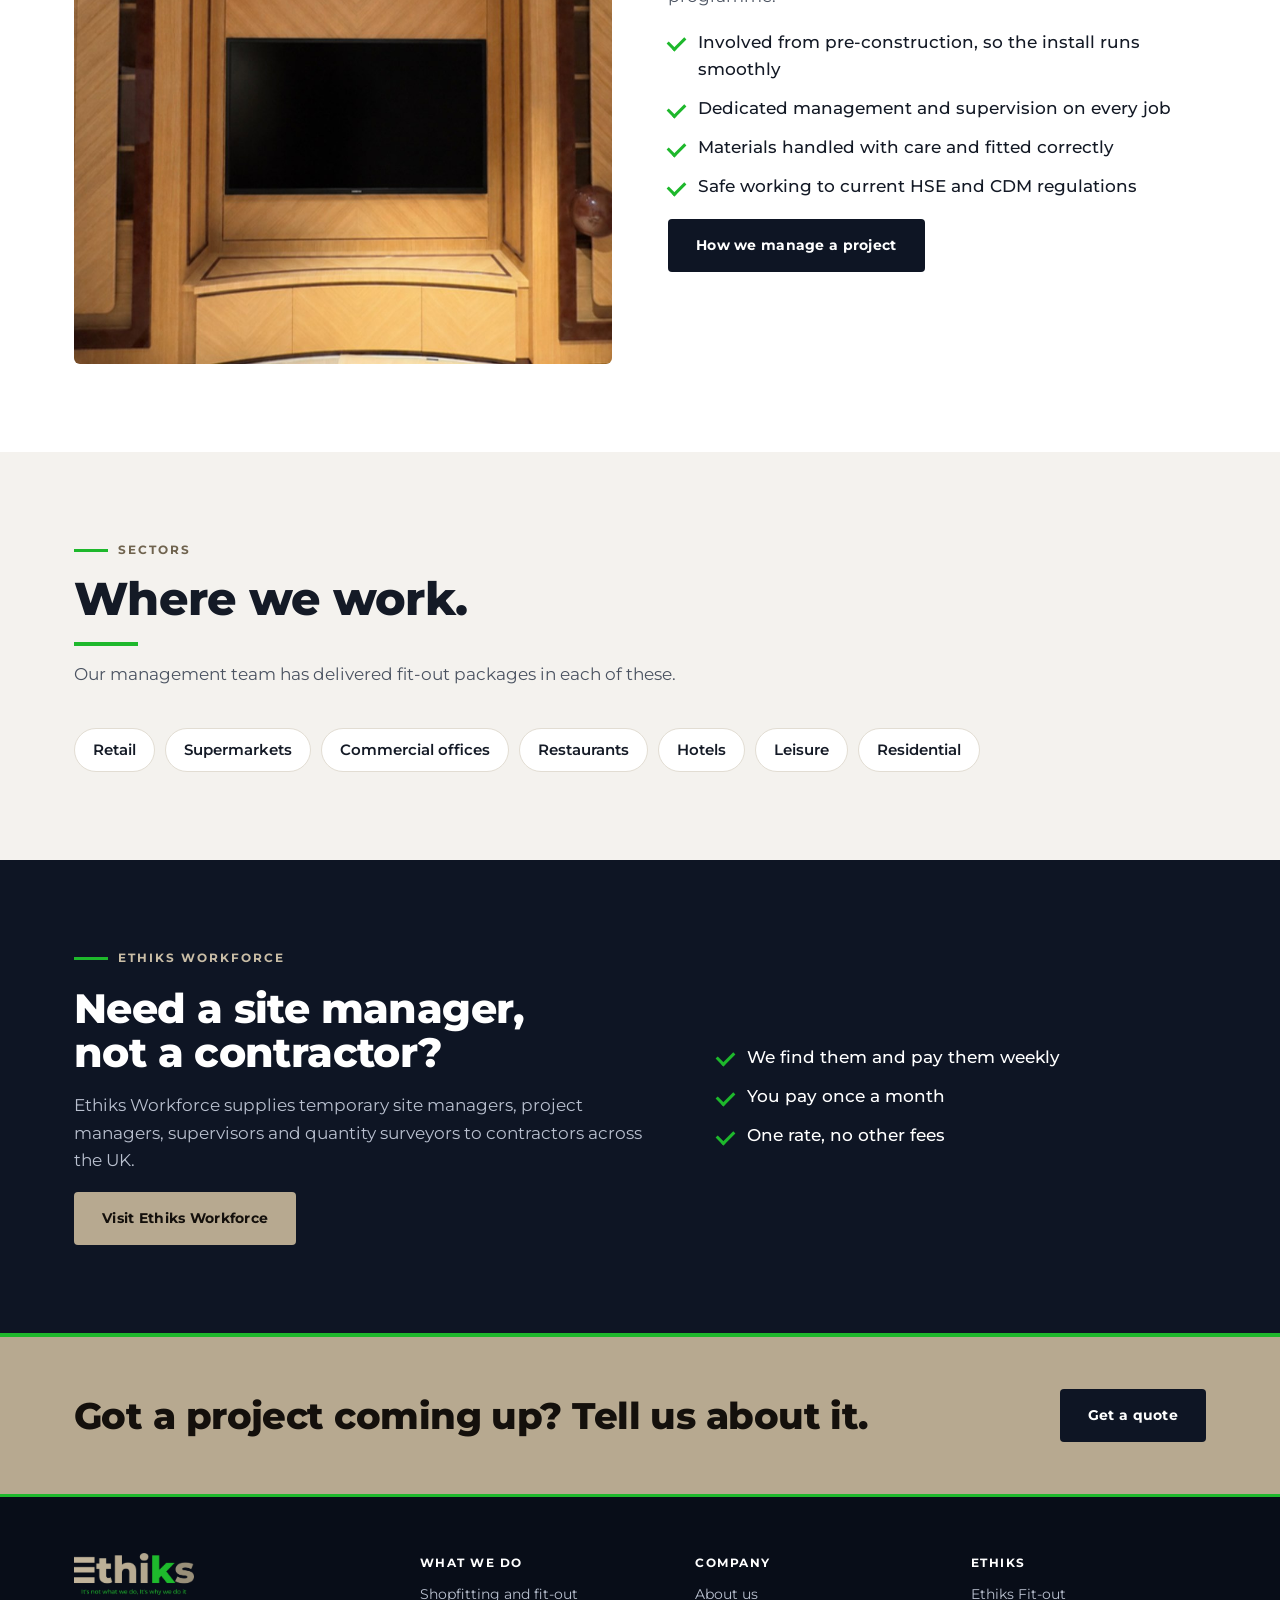
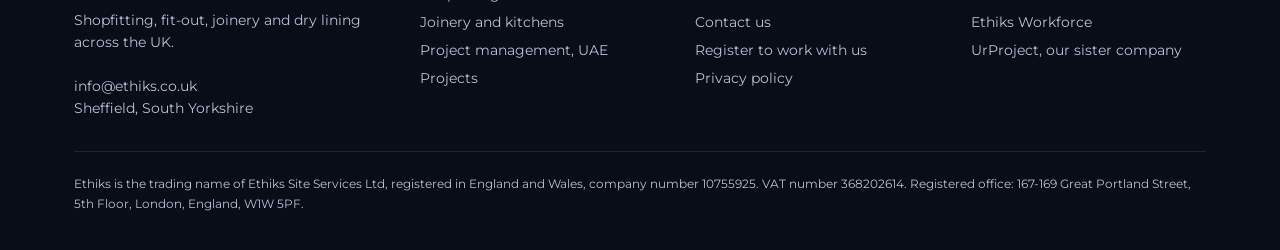
==== commit 584fcd9e: "Conservatory photo: doors to floor level Co-Authored-By: Claude Fable 5.2 <noreply@anthropic.com>" ====
--- a/index.html
+++ b/index.html
@@ -16,7 +16,7 @@
 <link rel="preconnect" href="https://fonts.googleapis.com">
 <link rel="preconnect" href="https://fonts.gstatic.com" crossorigin>
 <link rel="stylesheet" href="https://fonts.googleapis.com/css2?family=Montserrat:wght@400;500;600;700;800&display=swap">
-<link rel="stylesheet" href="/styles.css?v=26">
+<link rel="stylesheet" href="/styles.css?v=27">
 <link rel="icon" href="/assets/ethiks-logo.png">
 <script type="application/ld+json">{"@context": "https://schema.org", "@type": "GeneralContractor", "name": "Ethiks", "legalName": "Ethiks Site Services Ltd", "url": "https://www.ethiks.co.uk/", "email": "info@ethiks.co.uk", "areaServed": "GB", "vatID": "368202614", "description": "Shopfitting, fit-out, joinery and dry lining contractor working across the UK.", "address": {"@type": "PostalAddress", "addressLocality": "Sheffield", "addressRegion": "South Yorkshire", "addressCountry": "GB"}, "openingHours": "Mo-Fr 08:00-17:00"}</script>
 </head>
@@ -109,6 +109,6 @@
   </div>
 </footer>
 <div class="lb" role="dialog" aria-modal="true" aria-label="Photo" hidden><button class="x" aria-label="Close">×</button><button class="prev" aria-label="Previous photo">←</button><img alt=""><button class="next" aria-label="Next photo">→</button><p></p></div>
-<script src="/main.js?v=26" defer></script>
+<script src="/main.js?v=27" defer></script>
 </body>
 </html>
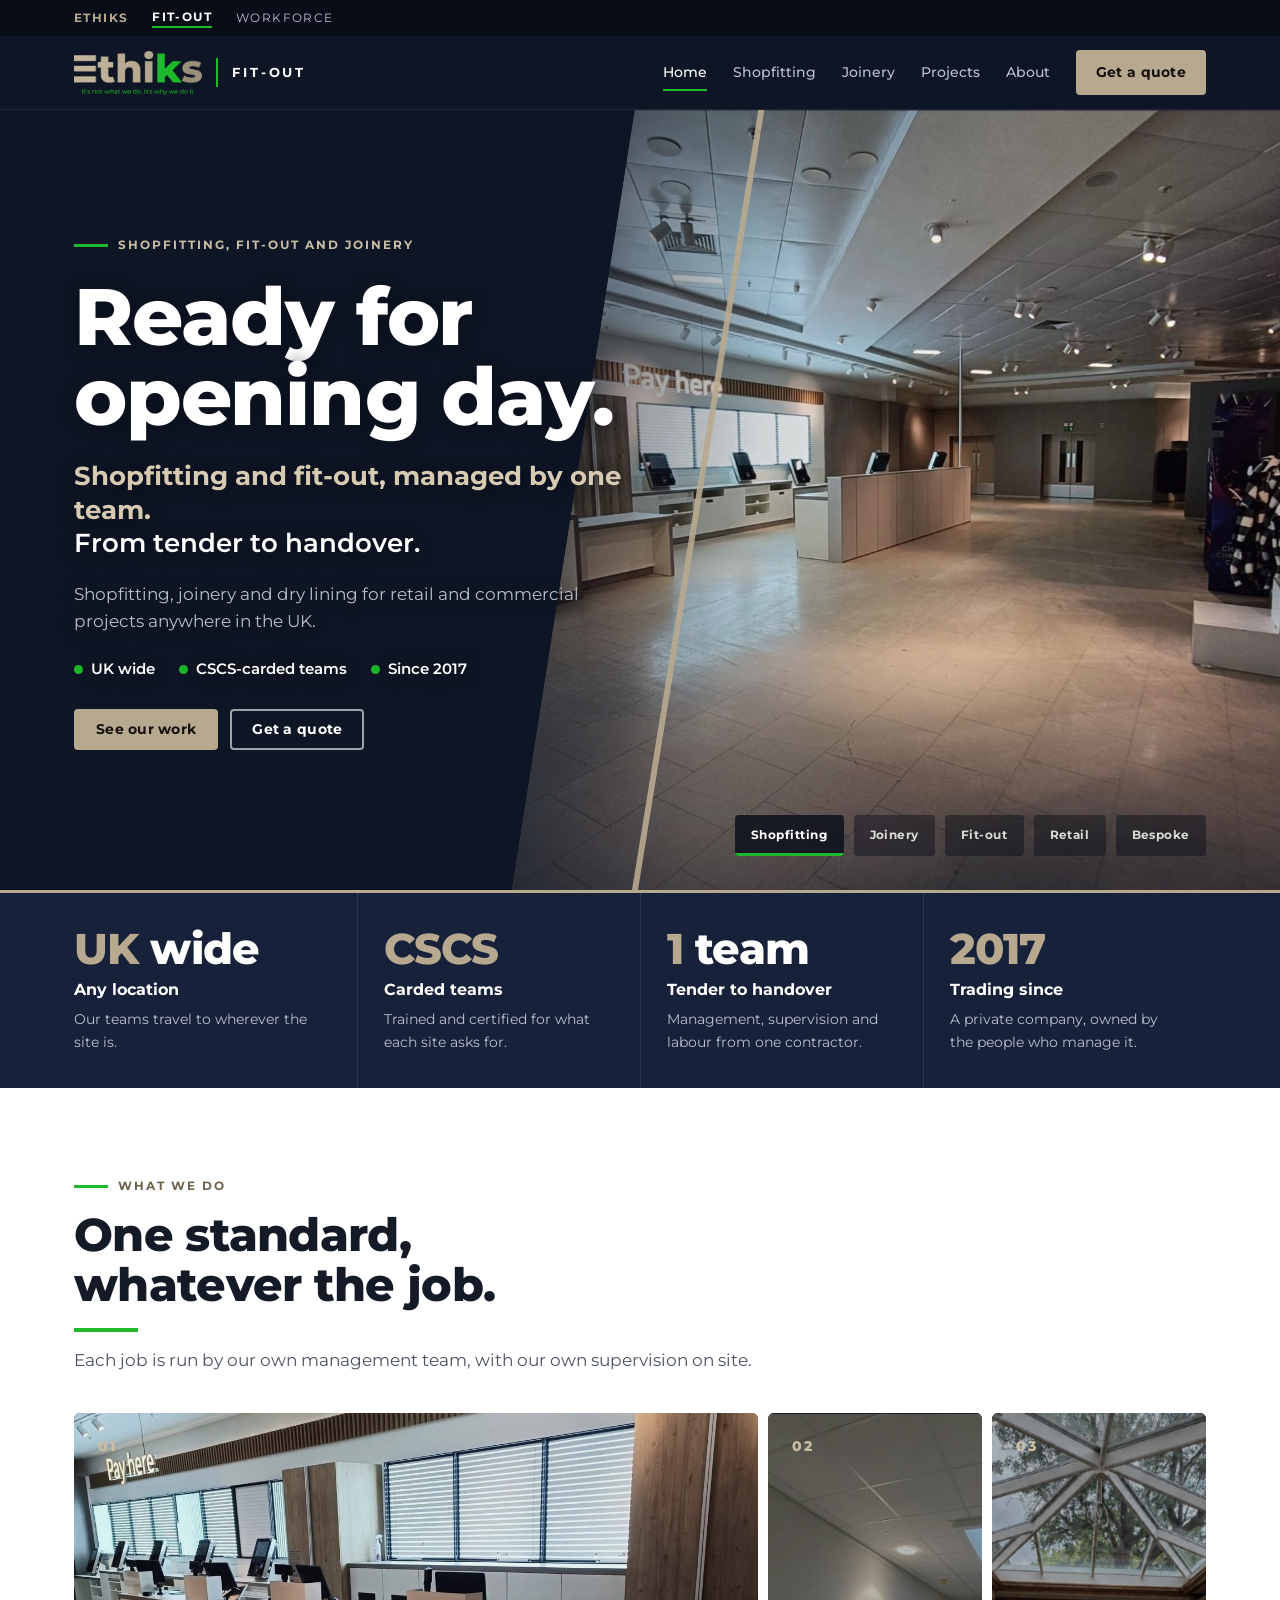
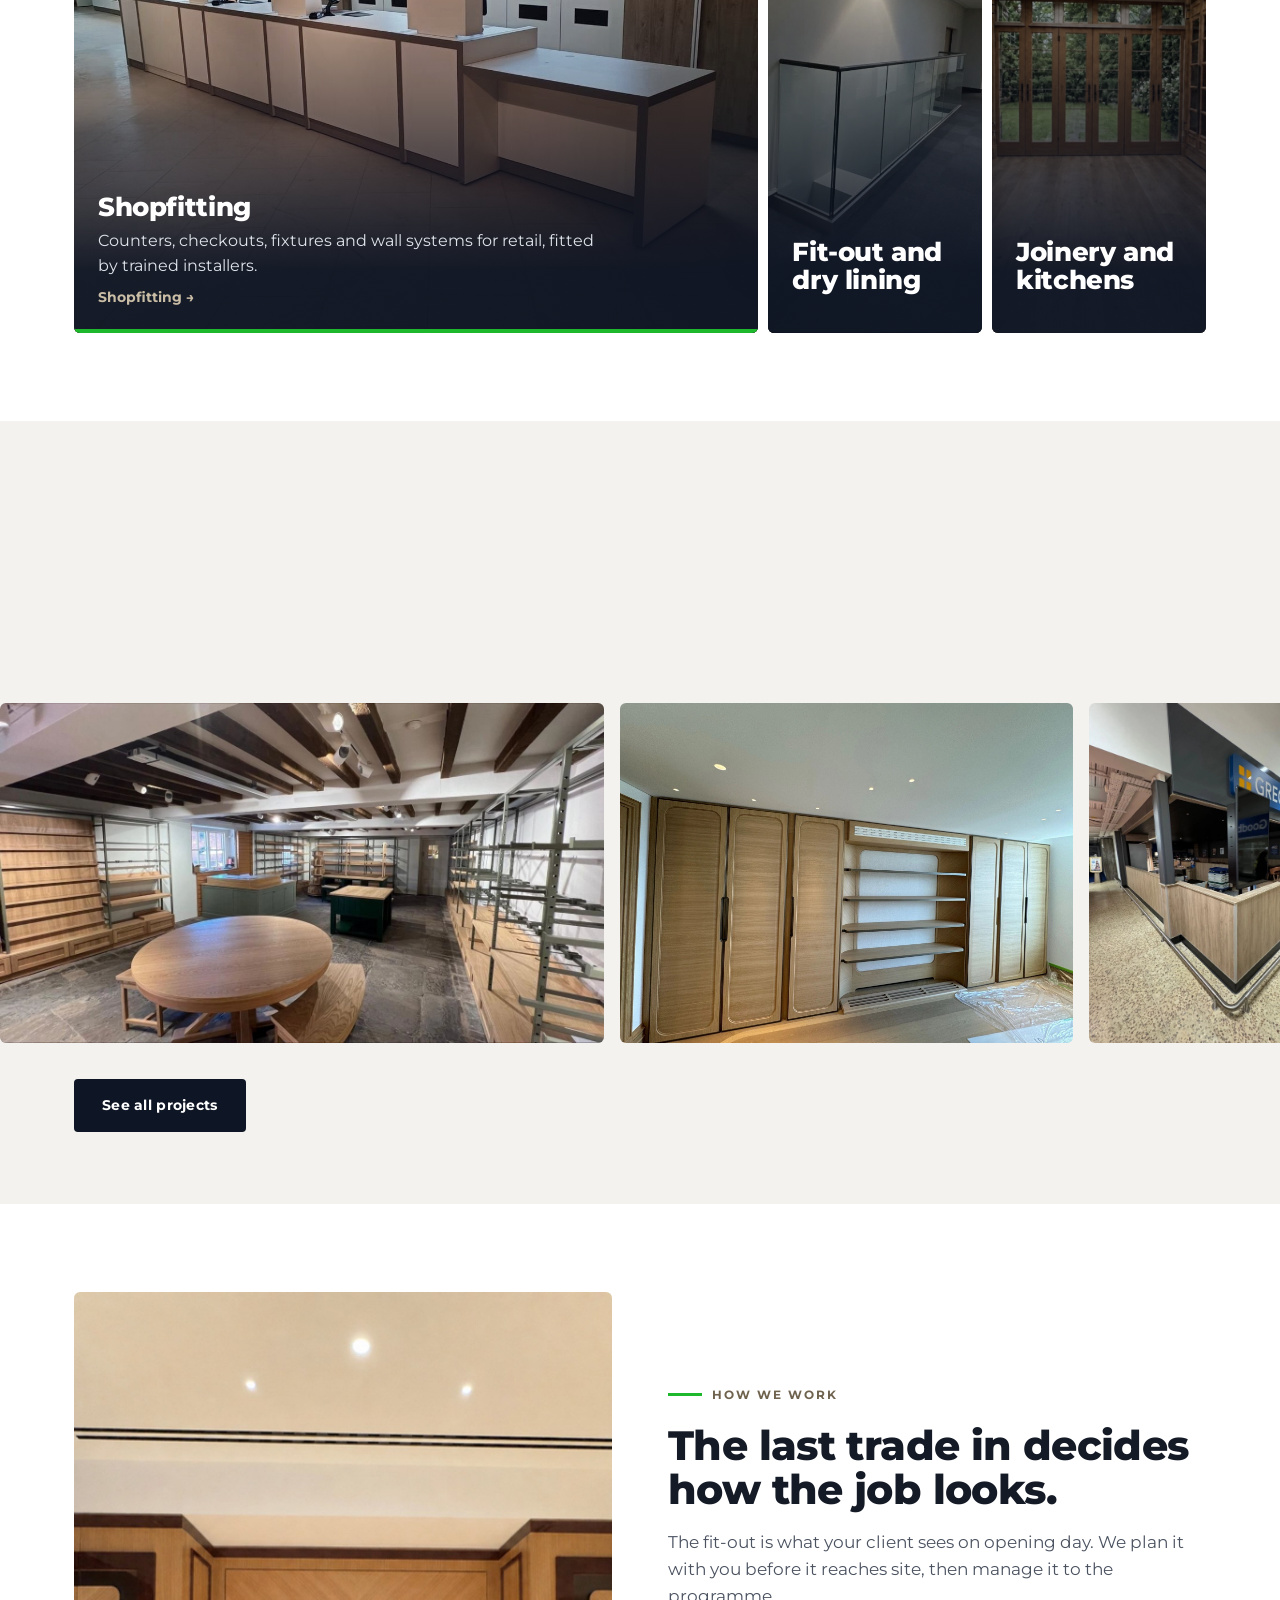
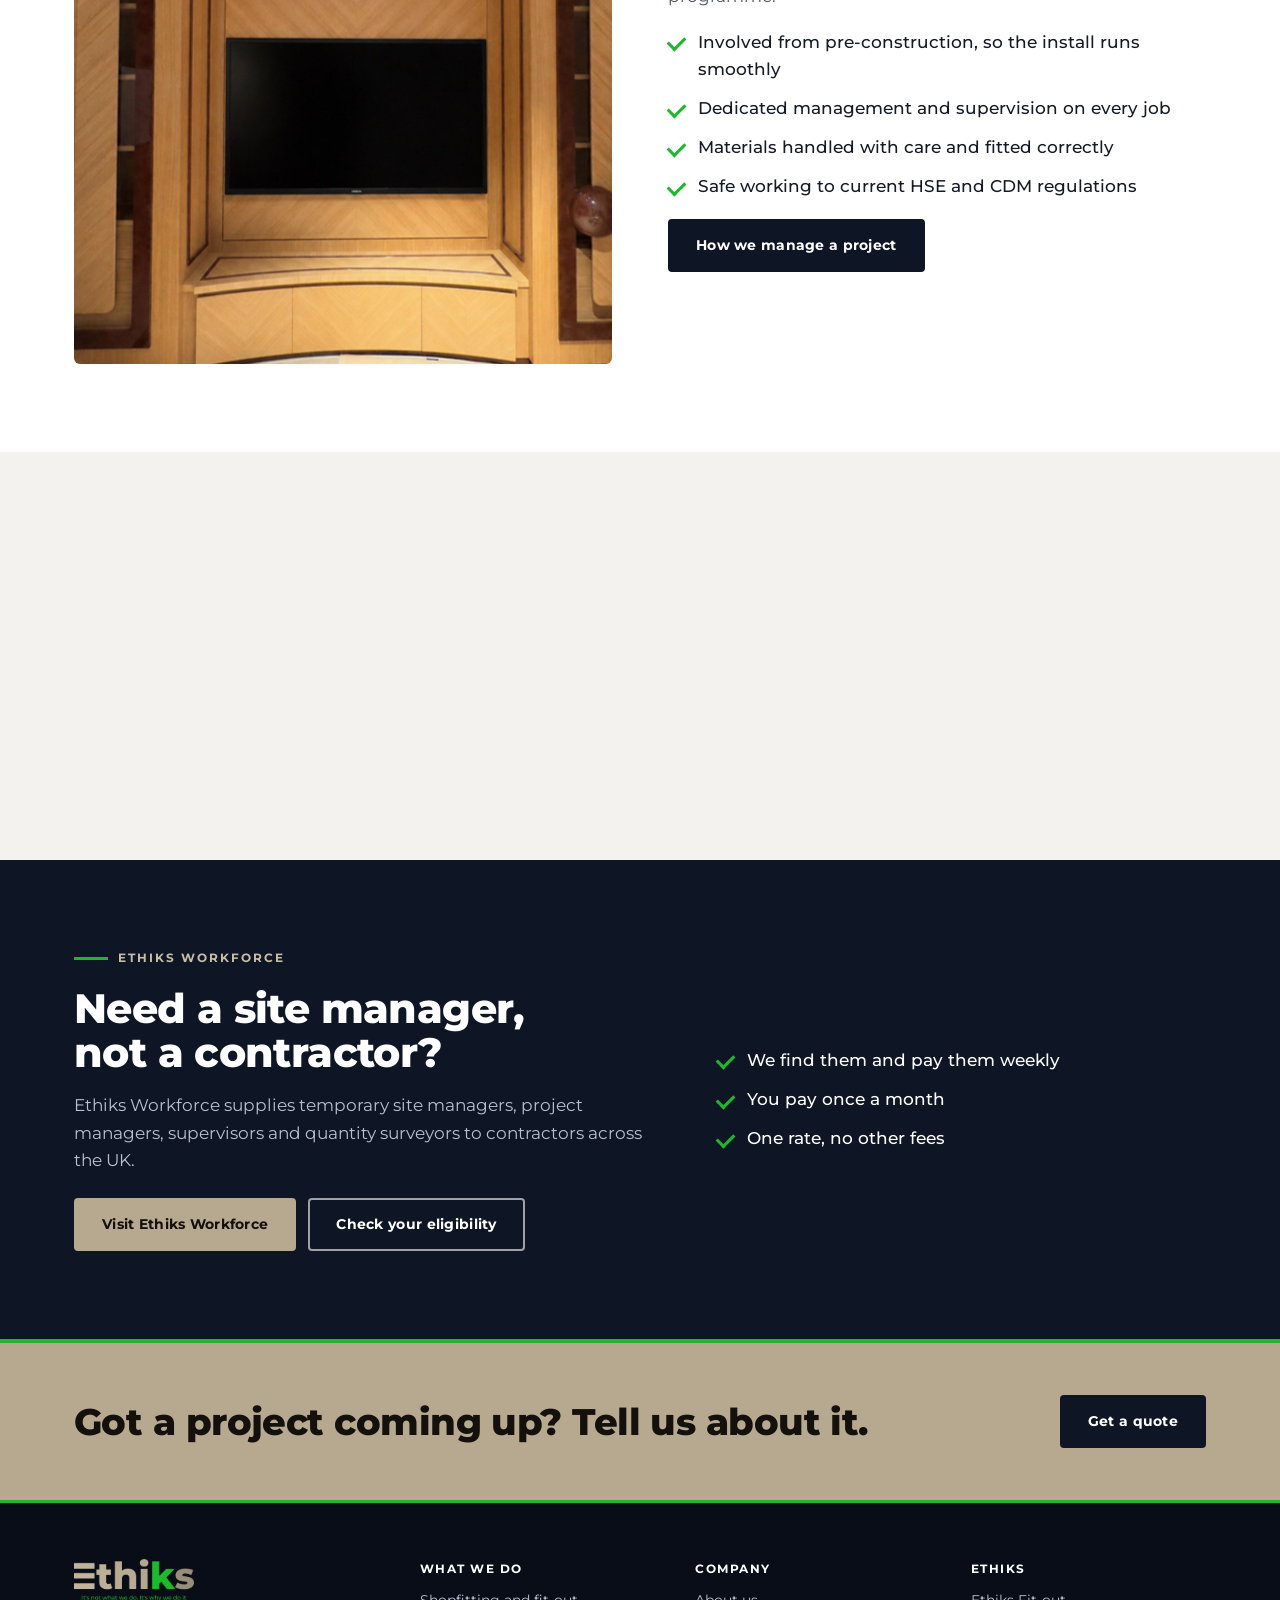
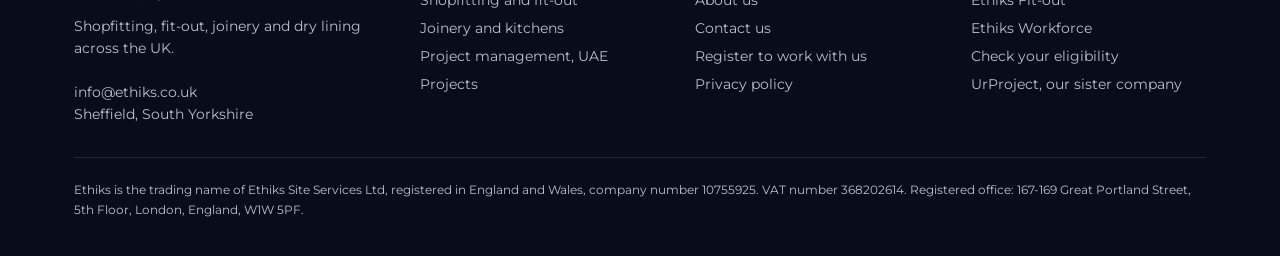
==== commit 3bddd2ab: "Link to the Workforce eligibility check Co-Authored-By: Claude Fable 5.2 <noreply@anthropic.com>" ====
--- a/index.html
+++ b/index.html
@@ -16,7 +16,7 @@
 <link rel="preconnect" href="https://fonts.googleapis.com">
 <link rel="preconnect" href="https://fonts.gstatic.com" crossorigin>
 <link rel="stylesheet" href="https://fonts.googleapis.com/css2?family=Montserrat:wght@400;500;600;700;800&display=swap">
-<link rel="stylesheet" href="/styles.css?v=27">
+<link rel="stylesheet" href="/styles.css?v=30">
 <link rel="icon" href="/assets/ethiks-logo.png">
 <script type="application/ld+json">{"@context": "https://schema.org", "@type": "GeneralContractor", "name": "Ethiks", "legalName": "Ethiks Site Services Ltd", "url": "https://www.ethiks.co.uk/", "email": "info@ethiks.co.uk", "areaServed": "GB", "vatID": "368202614", "description": "Shopfitting, fit-out, joinery and dry lining contractor working across the UK.", "address": {"@type": "PostalAddress", "addressLocality": "Sheffield", "addressRegion": "South Yorkshire", "addressCountry": "GB"}, "openingHours": "Mo-Fr 08:00-17:00"}</script>
 </head>
@@ -29,7 +29,8 @@
 </div></div>
 <header class="head"><div class="in">
   <a class="brand" href="/" aria-label="Ethiks Fit-out home"><img src="/assets/ethiks-logo.png" alt="Ethiks" width="128" height="44"><span>Fit-out</span></a>
-  <nav class="nav" aria-label="Main"><a href="/" aria-current="page">Home</a><a href="/fit-out.html">Shopfitting</a><a href="/residential.html">Joinery</a><a href="/projects.html">Projects</a><a href="/about-us.html">About</a><a class="btn" href="/contact-us.html">Get a quote</a></nav>
+  <button class="menu" type="button" aria-label="Menu" aria-expanded="false" aria-controls="nav"><span></span></button>
+  <nav class="nav" id="nav" aria-label="Main"><a href="/" aria-current="page">Home</a><a href="/fit-out.html">Shopfitting</a><a href="/residential.html">Joinery</a><a href="/projects.html">Projects</a><a href="/about-us.html">About</a><a class="btn" href="/contact-us.html">Get a quote</a></nav>
 </div></header>
 <section class="hero2">
   <div class="slides" aria-hidden="true"><figure class="on"><img src="/assets/img/s-pay-hall.jpg" alt="" width="1290" height="1290" fetchpriority="high"></figure><figure><img src="/assets/img/hero-joinery.jpg" alt="" width="2560" height="1920" loading="lazy"></figure><figure><img src="/assets/img/m-atrium.jpg" alt="" width="1456" height="1088" loading="lazy"></figure><figure><img src="/assets/img/s-shelving-tables.jpg" alt="" width="1290" height="726" loading="lazy"></figure><figure><img src="/assets/img/j-glazed-cabinets.jpg" alt="" width="1264" height="1264" loading="lazy"></figure></div>
@@ -90,7 +91,7 @@
     <span class="eyebrow">Ethiks Workforce</span>
     <h2>Need a site manager, not a contractor?</h2>
     <p>Ethiks Workforce supplies temporary site managers, project managers, supervisors and quantity surveyors to contractors across the UK.</p>
-    <div><a class="btn" href="https://www.ethiksworkforce.co.uk">Visit Ethiks Workforce</a></div>
+    <div class="acts"><a class="btn" href="https://www.ethiksworkforce.co.uk">Visit Ethiks Workforce</a><a class="btn line" href="https://www.ethiksworkforce.co.uk/eligibility.html">Check your eligibility</a></div>
   </div>
   <ul class="points rv d1"><li>We find them and pay them weekly</li><li>You pay once a month</li><li>One rate, no other fees</li></ul>
 </div></section>
@@ -104,11 +105,11 @@
     <div><img src="/assets/ethiks-logo.png" alt="Ethiks" width="120" height="42">Shopfitting, fit-out, joinery and dry lining across the UK.<br><br>info@ethiks.co.uk<br>Sheffield, South Yorkshire</div>
     <div><b>What we do</b><ul><li><a href="/fit-out.html">Shopfitting and fit-out</a></li><li><a href="/residential.html">Joinery and kitchens</a></li><li><a href="/uae.html">Project management, UAE</a></li><li><a href="/projects.html">Projects</a></li></ul></div>
     <div><b>Company</b><ul><li><a href="/about-us.html">About us</a></li><li><a href="/contact-us.html">Contact us</a></li><li><a href="/register.html">Register to work with us</a></li><li><a href="/privacy-policy.html">Privacy policy</a></li></ul></div>
-    <div><b>Ethiks</b><ul><li><a href="/">Ethiks Fit-out</a></li><li><a href="https://www.ethiksworkforce.co.uk">Ethiks Workforce</a></li><li><a href="https://www.urproject.co.uk">UrProject, our sister company</a></li></ul></div>
+    <div><b>Ethiks</b><ul><li><a href="/">Ethiks Fit-out</a></li><li><a href="https://www.ethiksworkforce.co.uk">Ethiks Workforce</a></li><li><a href="https://www.ethiksworkforce.co.uk/eligibility.html">Check your eligibility</a></li><li><a href="https://www.urproject.co.uk">UrProject, our sister company</a></li></ul></div>
     <div class="legal">Ethiks is the trading name of Ethiks Site Services Ltd, registered in England and Wales, company number 10755925. VAT number 368202614. Registered office: 167-169 Great Portland Street, 5th Floor, London, England, W1W 5PF.</div>
   </div>
 </footer>
 <div class="lb" role="dialog" aria-modal="true" aria-label="Photo" hidden><button class="x" aria-label="Close">×</button><button class="prev" aria-label="Previous photo">←</button><img alt=""><button class="next" aria-label="Next photo">→</button><p></p></div>
-<script src="/main.js?v=27" defer></script>
+<script src="/main.js?v=30" defer></script>
 </body>
 </html>
--- a/styles.css
+++ b/styles.css
@@ -306,3 +306,22 @@
   .marq img { height: 240px; }
   .lb { padding: 56px 12px; }
 }
+
+/* ---------- phone menu: a button top right opens the page links ---------- */
+.menu { display: none; }
+@media (max-width: 760px) {
+  .head { position: sticky; }
+  .head .in { flex-wrap: wrap; }
+  .head.has-menu .menu { display: inline-flex; margin-left: auto; width: 46px; height: 46px; align-items: center; justify-content: center; background: transparent; border: 1.5px solid rgba(255,255,255,0.45); border-radius: 4px; cursor: pointer; }
+  .menu span, .menu span::before, .menu span::after { display: block; width: 20px; height: 2px; background: #fff; position: relative; transition: transform 0.2s ease, background 0.2s ease; }
+  .menu span::before, .menu span::after { content: ""; position: absolute; left: 0; }
+  .menu span::before { top: -6px; } .menu span::after { top: 6px; }
+  .menu[aria-expanded="true"] span { background: transparent; }
+  .menu[aria-expanded="true"] span::before { transform: translateY(6px) rotate(45deg); }
+  .menu[aria-expanded="true"] span::after { transform: translateY(-6px) rotate(-45deg); }
+  .head.has-menu .nav { display: none; width: 100%; flex-direction: column; flex-wrap: nowrap; align-items: stretch; gap: 0; padding: 4px 0 12px; overflow: visible; }
+  .head.has-menu .nav.open { display: flex; }
+  .head.has-menu .nav a:not(.btn) { display: block; white-space: normal; font-size: 1.02rem; padding: 14px 0; border-bottom: 1px solid rgba(255,255,255,0.12); }
+  .head.has-menu .nav a[aria-current="page"] { border-bottom-color: rgba(255,255,255,0.12); color: #fff; font-weight: 700; }
+  .head.has-menu .nav .btn { display: block; margin-top: 14px; text-align: center; }
+}
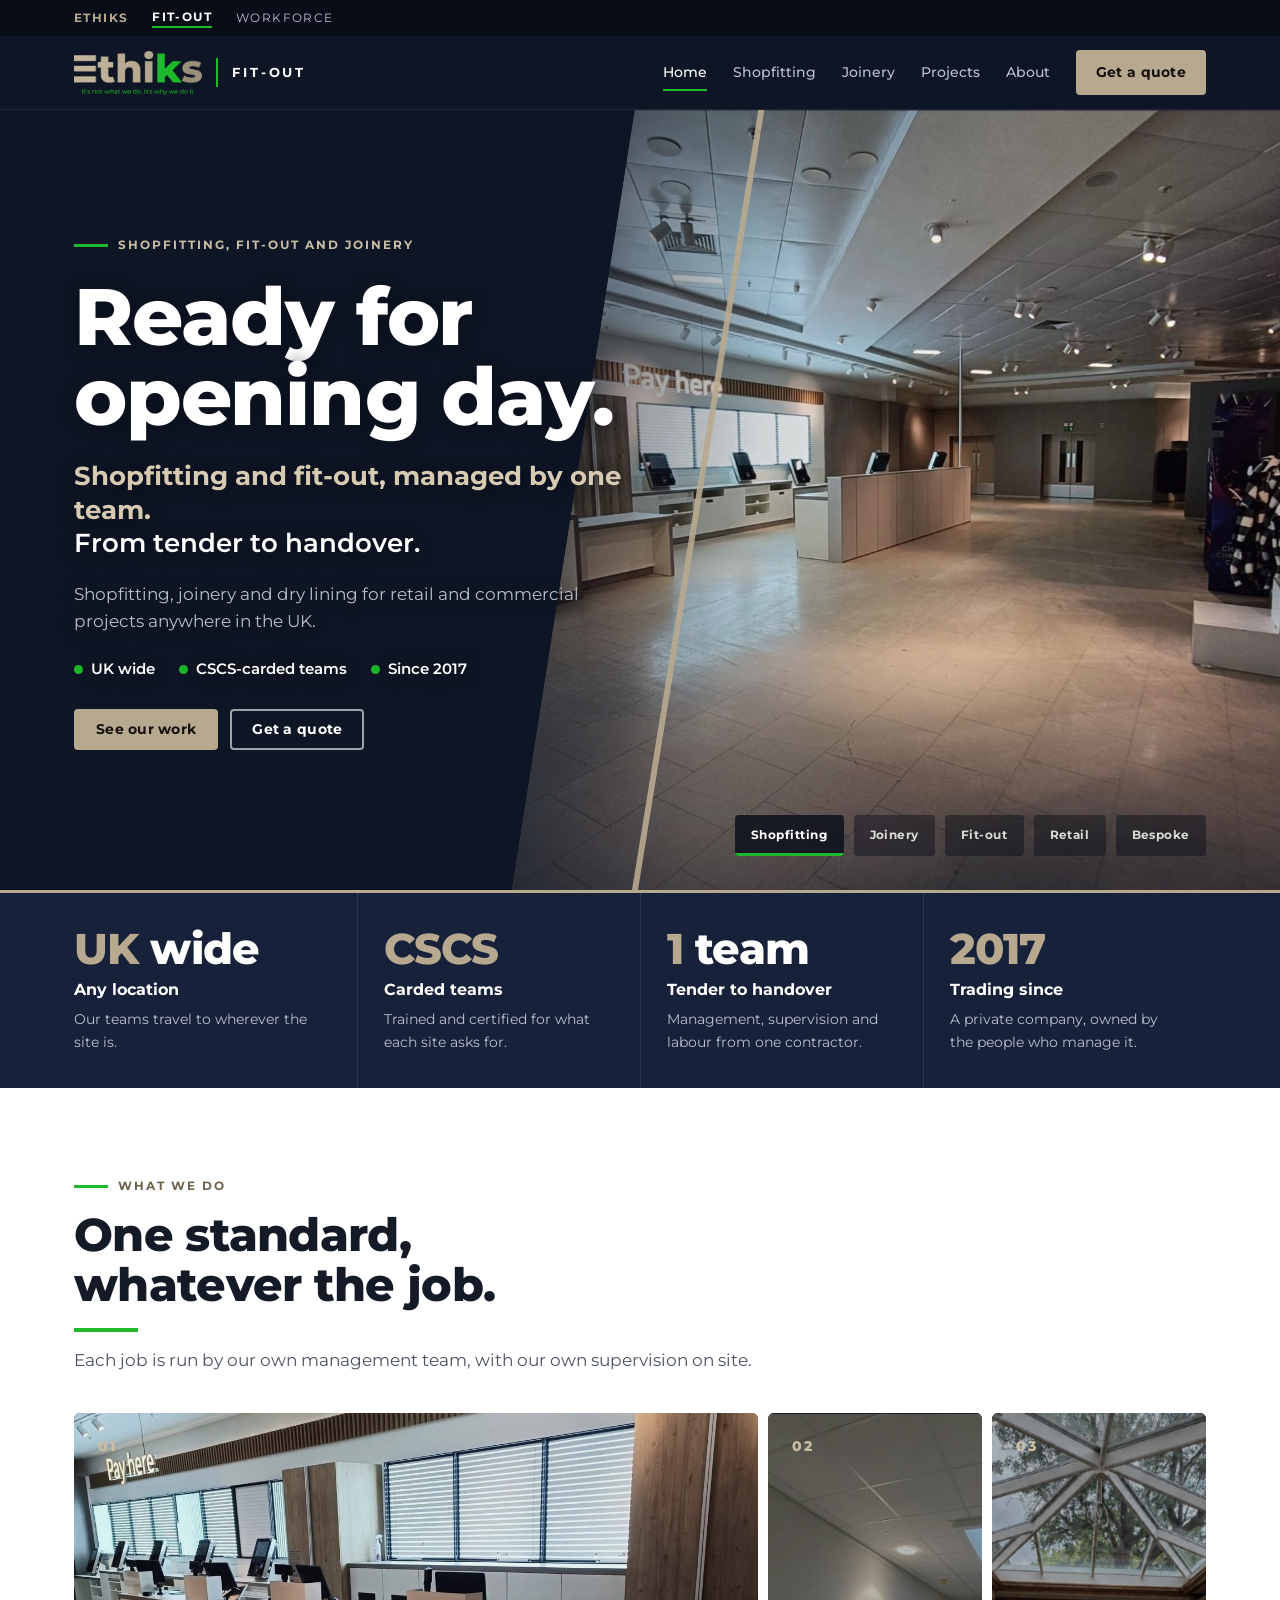
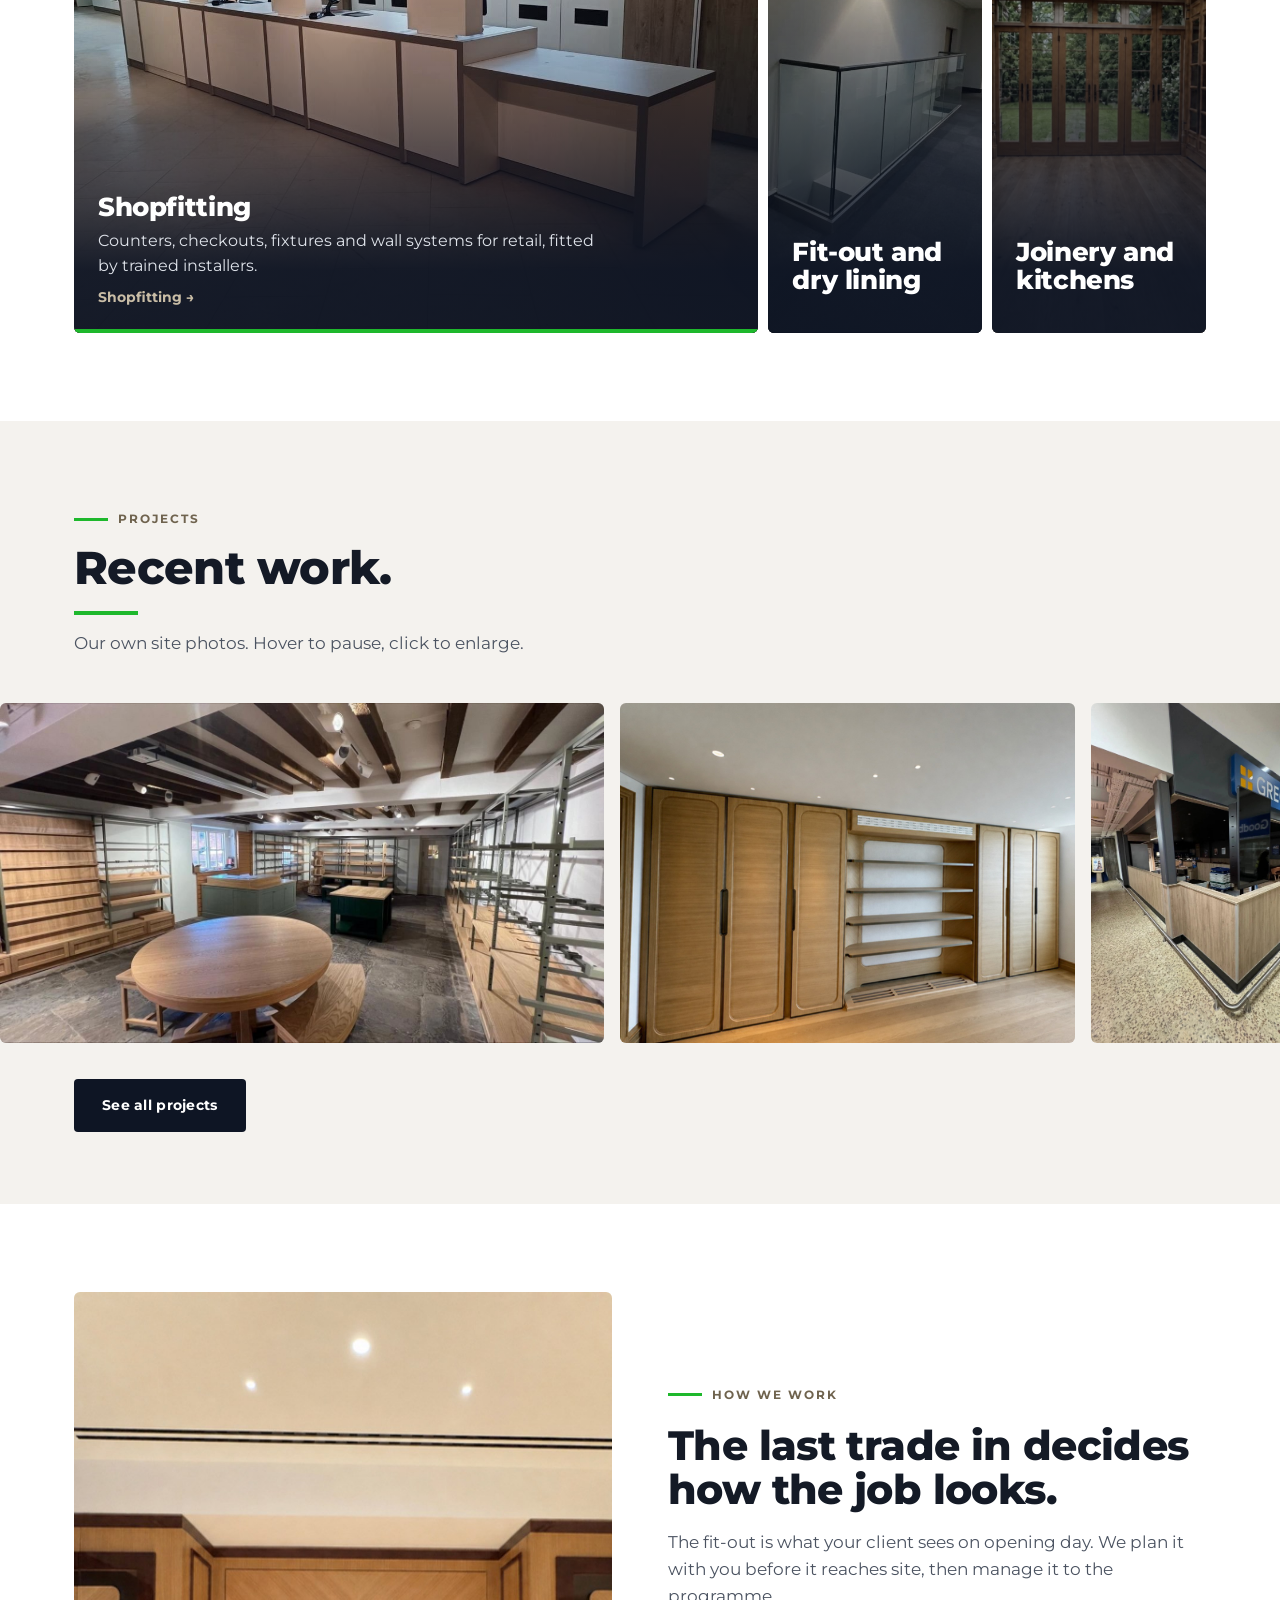
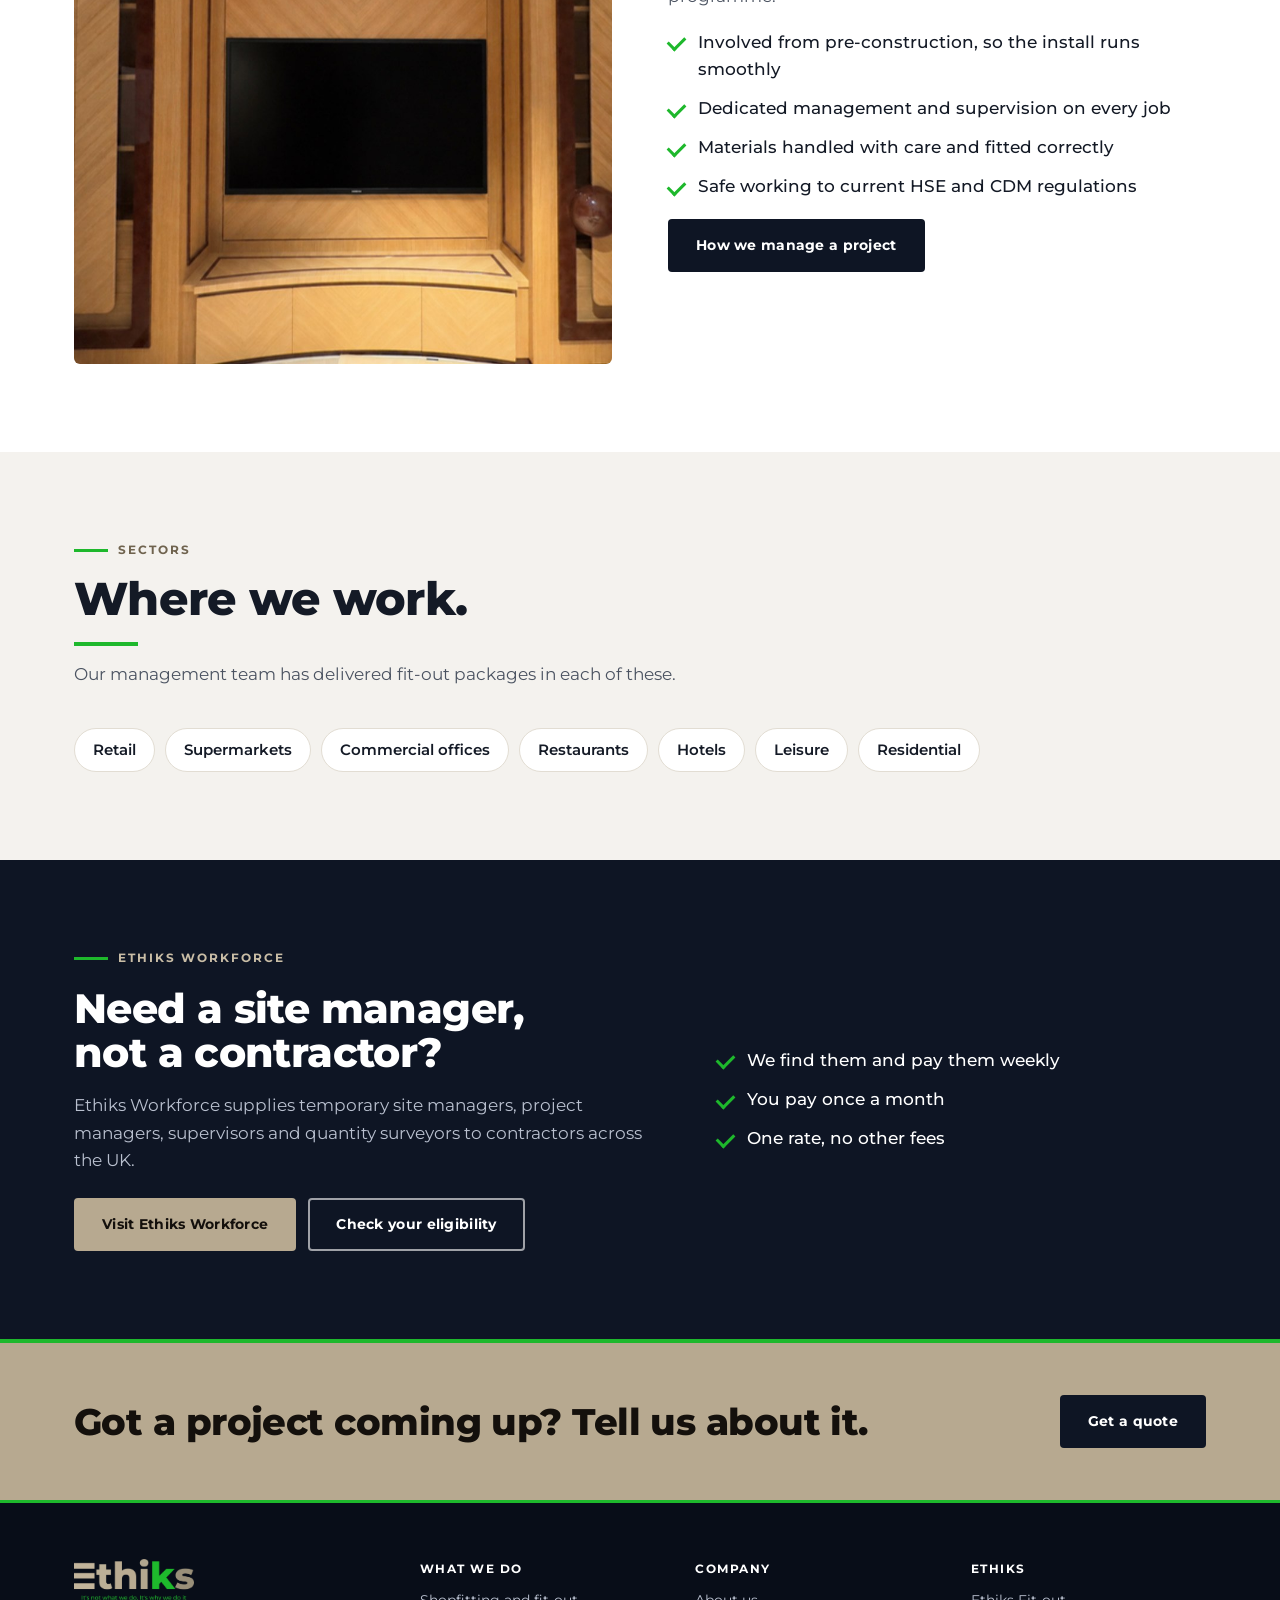
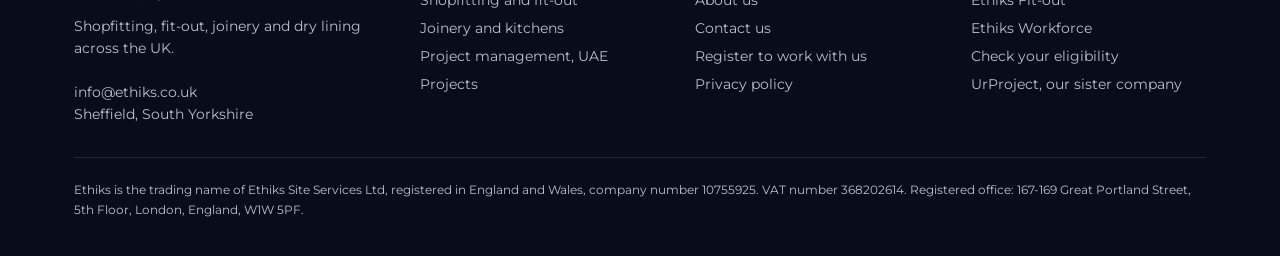
==== commit beddf91c: "Forms send directly, share image for link previews, retouched wardrobe photo, phone on eligibility f" ====
--- a/index.html
+++ b/index.html
@@ -11,12 +11,16 @@
 <meta property="og:title" content="Shopfitting and Fit-Out Contractor, UK | Ethiks">
 <meta property="og:description" content="Ethiks is a UK shopfitting and fit-out contractor. Turnkey fit-out, shopfitting joinery and dry lining for retail and commercial projects, and fitted joinery for homes.">
 <meta property="og:url" content="https://www.ethiks.co.uk/">
-<meta property="og:image" content="https://www.ethiks.co.uk/assets/img/j-wardrobe-run.jpg">
+<meta property="og:image" content="https://www.ethiks.co.uk/assets/share.jpg">
+<meta property="og:image:width" content="1200">
+<meta property="og:image:height" content="630">
+<meta name="twitter:card" content="summary_large_image">
+<meta name="twitter:image" content="https://www.ethiks.co.uk/assets/share.jpg">
 <script>document.documentElement.className = 'js';</script>
 <link rel="preconnect" href="https://fonts.googleapis.com">
 <link rel="preconnect" href="https://fonts.gstatic.com" crossorigin>
 <link rel="stylesheet" href="https://fonts.googleapis.com/css2?family=Montserrat:wght@400;500;600;700;800&display=swap">
-<link rel="stylesheet" href="/styles.css?v=30">
+<link rel="stylesheet" href="/styles.css?v=31">
 <link rel="icon" href="/assets/ethiks-logo.png">
 <script type="application/ld+json">{"@context": "https://schema.org", "@type": "GeneralContractor", "name": "Ethiks", "legalName": "Ethiks Site Services Ltd", "url": "https://www.ethiks.co.uk/", "email": "info@ethiks.co.uk", "areaServed": "GB", "vatID": "368202614", "description": "Shopfitting, fit-out, joinery and dry lining contractor working across the UK.", "address": {"@type": "PostalAddress", "addressLocality": "Sheffield", "addressRegion": "South Yorkshire", "addressCountry": "GB"}, "openingHours": "Mo-Fr 08:00-17:00"}</script>
 </head>
@@ -33,7 +37,7 @@
   <nav class="nav" id="nav" aria-label="Main"><a href="/" aria-current="page">Home</a><a href="/fit-out.html">Shopfitting</a><a href="/residential.html">Joinery</a><a href="/projects.html">Projects</a><a href="/about-us.html">About</a><a class="btn" href="/contact-us.html">Get a quote</a></nav>
 </div></header>
 <section class="hero2">
-  <div class="slides" aria-hidden="true"><figure class="on"><img src="/assets/img/s-pay-hall.jpg" alt="" width="1290" height="1290" fetchpriority="high"></figure><figure><img src="/assets/img/hero-joinery.jpg" alt="" width="2560" height="1920" loading="lazy"></figure><figure><img src="/assets/img/m-atrium.jpg" alt="" width="1456" height="1088" loading="lazy"></figure><figure><img src="/assets/img/s-shelving-tables.jpg" alt="" width="1290" height="726" loading="lazy"></figure><figure><img src="/assets/img/j-glazed-cabinets.jpg" alt="" width="1264" height="1264" loading="lazy"></figure></div>
+  <div class="slides" aria-hidden="true"><figure class="on"><img src="/assets/img/s-pay-hall.jpg" alt="" width="1290" height="1290" fetchpriority="high"></figure><figure><img src="/assets/img/hero-joinery.jpg" alt="" width="1456" height="1088" loading="lazy"></figure><figure><img src="/assets/img/m-atrium.jpg" alt="" width="1456" height="1088" loading="lazy"></figure><figure><img src="/assets/img/s-shelving-tables.jpg" alt="" width="1290" height="726" loading="lazy"></figure><figure><img src="/assets/img/j-glazed-cabinets.jpg" alt="" width="1264" height="1264" loading="lazy"></figure></div>
   <span class="edge" aria-hidden="true"></span>
   <div class="in">
     <div class="pitch">
@@ -66,7 +70,7 @@
 
 <section class="sec wash" style="padding-bottom:72px">
   <div class="in"><div class="shead rv"><span class="eyebrow">Projects</span><h2>Recent work.</h2><p>Our own site photos. Hover to pause, click to enlarge.</p></div></div>
-  <div class="marq"><div class="track"><figure data-zoom><img src="/assets/img/s-shelving-tables.jpg" alt="Timber shelving bays and round display tables in a shop interior" width="1290" height="726" loading="lazy"><figcaption>Shelving and display tables</figcaption></figure><figure data-zoom><img src="/assets/img/j-wardrobe-run.jpg" alt="Wall of fitted timber wardrobes with open shelving" width="1800" height="1350" loading="lazy"><figcaption>Fitted wardrobes</figcaption></figure><figure data-zoom><img src="/assets/img/s-kiosk.jpg" alt="Food-to-go kiosk with timber-effect counter inside a supermarket" width="1280" height="1706" loading="lazy"><figcaption>Food-to-go kiosk</figcaption></figure><figure data-zoom><img src="/assets/img/j-games-room.jpg" alt="Timber panelled media wall with a TV between inlaid door panels" width="1408" height="1136" loading="lazy"><figcaption>Games room panelling</figcaption></figure><figure data-zoom><img src="/assets/img/m-atrium.jpg" alt="Double-height atrium inside a modular building after fit-out" width="1456" height="1088" loading="lazy"><figcaption>Atrium</figcaption></figure><figure data-zoom><img src="/assets/img/s-counter-run.jpg" alt="Long run of counter units in a clothing department" width="1290" height="1290" loading="lazy"><figcaption>Counter run</figcaption></figure><figure data-zoom><img src="/assets/img/j-glazed-cabinets.jpg" alt="Glazed timber cabinets lining a room with a timber floor under a roof lantern" width="1264" height="1264" loading="lazy"><figcaption>Glazed cabinets</figcaption></figure><figure data-zoom><img src="/assets/img/m-landing.jpg" alt="First-floor landing with timber doors, glass balustrade and suspended ceiling" width="1290" height="970" loading="lazy"><figcaption>Landing and balustrade</figcaption></figure><figure data-zoom><img src="/assets/img/s-pay-counter.jpg" alt="Pay-here counter with timber-slat bulkhead above" width="1290" height="1290" loading="lazy"><figcaption>Counter and bulkhead</figcaption></figure><figure data-zoom><img src="/assets/img/j-panelled-door.jpg" alt="Panelled timber door set in a deep architrave" width="1088" height="1456" loading="lazy"><figcaption>Panelled door</figcaption></figure><figure aria-hidden="true" data-zoom><img src="/assets/img/s-shelving-tables.jpg" alt="" width="1290" height="726" loading="lazy"><figcaption>Shelving and display tables</figcaption></figure><figure aria-hidden="true" data-zoom><img src="/assets/img/j-wardrobe-run.jpg" alt="" width="1800" height="1350" loading="lazy"><figcaption>Fitted wardrobes</figcaption></figure><figure aria-hidden="true" data-zoom><img src="/assets/img/s-kiosk.jpg" alt="" width="1280" height="1706" loading="lazy"><figcaption>Food-to-go kiosk</figcaption></figure><figure aria-hidden="true" data-zoom><img src="/assets/img/j-games-room.jpg" alt="" width="1408" height="1136" loading="lazy"><figcaption>Games room panelling</figcaption></figure><figure aria-hidden="true" data-zoom><img src="/assets/img/m-atrium.jpg" alt="" width="1456" height="1088" loading="lazy"><figcaption>Atrium</figcaption></figure><figure aria-hidden="true" data-zoom><img src="/assets/img/s-counter-run.jpg" alt="" width="1290" height="1290" loading="lazy"><figcaption>Counter run</figcaption></figure><figure aria-hidden="true" data-zoom><img src="/assets/img/j-glazed-cabinets.jpg" alt="" width="1264" height="1264" loading="lazy"><figcaption>Glazed cabinets</figcaption></figure><figure aria-hidden="true" data-zoom><img src="/assets/img/m-landing.jpg" alt="" width="1290" height="970" loading="lazy"><figcaption>Landing and balustrade</figcaption></figure><figure aria-hidden="true" data-zoom><img src="/assets/img/s-pay-counter.jpg" alt="" width="1290" height="1290" loading="lazy"><figcaption>Counter and bulkhead</figcaption></figure><figure aria-hidden="true" data-zoom><img src="/assets/img/j-panelled-door.jpg" alt="" width="1088" height="1456" loading="lazy"><figcaption>Panelled door</figcaption></figure></div></div>
+  <div class="marq"><div class="track"><figure data-zoom><img src="/assets/img/s-shelving-tables.jpg" alt="Timber shelving bays and round display tables in a shop interior" width="1290" height="726" loading="lazy"><figcaption>Shelving and display tables</figcaption></figure><figure data-zoom><img src="/assets/img/j-wardrobe-run.jpg" alt="Wall of fitted timber wardrobes with open shelving" width="1456" height="1088" loading="lazy"><figcaption>Fitted wardrobes</figcaption></figure><figure data-zoom><img src="/assets/img/s-kiosk.jpg" alt="Food-to-go kiosk with timber-effect counter inside a supermarket" width="1280" height="1706" loading="lazy"><figcaption>Food-to-go kiosk</figcaption></figure><figure data-zoom><img src="/assets/img/j-games-room.jpg" alt="Timber panelled media wall with a TV between inlaid door panels" width="1408" height="1136" loading="lazy"><figcaption>Games room panelling</figcaption></figure><figure data-zoom><img src="/assets/img/m-atrium.jpg" alt="Double-height atrium inside a modular building after fit-out" width="1456" height="1088" loading="lazy"><figcaption>Atrium</figcaption></figure><figure data-zoom><img src="/assets/img/s-counter-run.jpg" alt="Long run of counter units in a clothing department" width="1290" height="1290" loading="lazy"><figcaption>Counter run</figcaption></figure><figure data-zoom><img src="/assets/img/j-glazed-cabinets.jpg" alt="Glazed timber cabinets lining a room with a timber floor under a roof lantern" width="1264" height="1264" loading="lazy"><figcaption>Glazed cabinets</figcaption></figure><figure data-zoom><img src="/assets/img/m-landing.jpg" alt="First-floor landing with timber doors, glass balustrade and suspended ceiling" width="1290" height="970" loading="lazy"><figcaption>Landing and balustrade</figcaption></figure><figure data-zoom><img src="/assets/img/s-pay-counter.jpg" alt="Pay-here counter with timber-slat bulkhead above" width="1290" height="1290" loading="lazy"><figcaption>Counter and bulkhead</figcaption></figure><figure data-zoom><img src="/assets/img/j-panelled-door.jpg" alt="Panelled timber door set in a deep architrave" width="1088" height="1456" loading="lazy"><figcaption>Panelled door</figcaption></figure><figure aria-hidden="true" data-zoom><img src="/assets/img/s-shelving-tables.jpg" alt="" width="1290" height="726" loading="lazy"><figcaption>Shelving and display tables</figcaption></figure><figure aria-hidden="true" data-zoom><img src="/assets/img/j-wardrobe-run.jpg" alt="" width="1456" height="1088" loading="lazy"><figcaption>Fitted wardrobes</figcaption></figure><figure aria-hidden="true" data-zoom><img src="/assets/img/s-kiosk.jpg" alt="" width="1280" height="1706" loading="lazy"><figcaption>Food-to-go kiosk</figcaption></figure><figure aria-hidden="true" data-zoom><img src="/assets/img/j-games-room.jpg" alt="" width="1408" height="1136" loading="lazy"><figcaption>Games room panelling</figcaption></figure><figure aria-hidden="true" data-zoom><img src="/assets/img/m-atrium.jpg" alt="" width="1456" height="1088" loading="lazy"><figcaption>Atrium</figcaption></figure><figure aria-hidden="true" data-zoom><img src="/assets/img/s-counter-run.jpg" alt="" width="1290" height="1290" loading="lazy"><figcaption>Counter run</figcaption></figure><figure aria-hidden="true" data-zoom><img src="/assets/img/j-glazed-cabinets.jpg" alt="" width="1264" height="1264" loading="lazy"><figcaption>Glazed cabinets</figcaption></figure><figure aria-hidden="true" data-zoom><img src="/assets/img/m-landing.jpg" alt="" width="1290" height="970" loading="lazy"><figcaption>Landing and balustrade</figcaption></figure><figure aria-hidden="true" data-zoom><img src="/assets/img/s-pay-counter.jpg" alt="" width="1290" height="1290" loading="lazy"><figcaption>Counter and bulkhead</figcaption></figure><figure aria-hidden="true" data-zoom><img src="/assets/img/j-panelled-door.jpg" alt="" width="1088" height="1456" loading="lazy"><figcaption>Panelled door</figcaption></figure></div></div>
   <div class="in"><p style="margin-top:30px"><a class="btn dark" href="/projects.html">See all projects</a></p></div>
 </section>
 
@@ -110,6 +114,6 @@
   </div>
 </footer>
 <div class="lb" role="dialog" aria-modal="true" aria-label="Photo" hidden><button class="x" aria-label="Close">×</button><button class="prev" aria-label="Previous photo">←</button><img alt=""><button class="next" aria-label="Next photo">→</button><p></p></div>
-<script src="/main.js?v=30" defer></script>
+<script src="/main.js?v=31" defer></script>
 </body>
 </html>
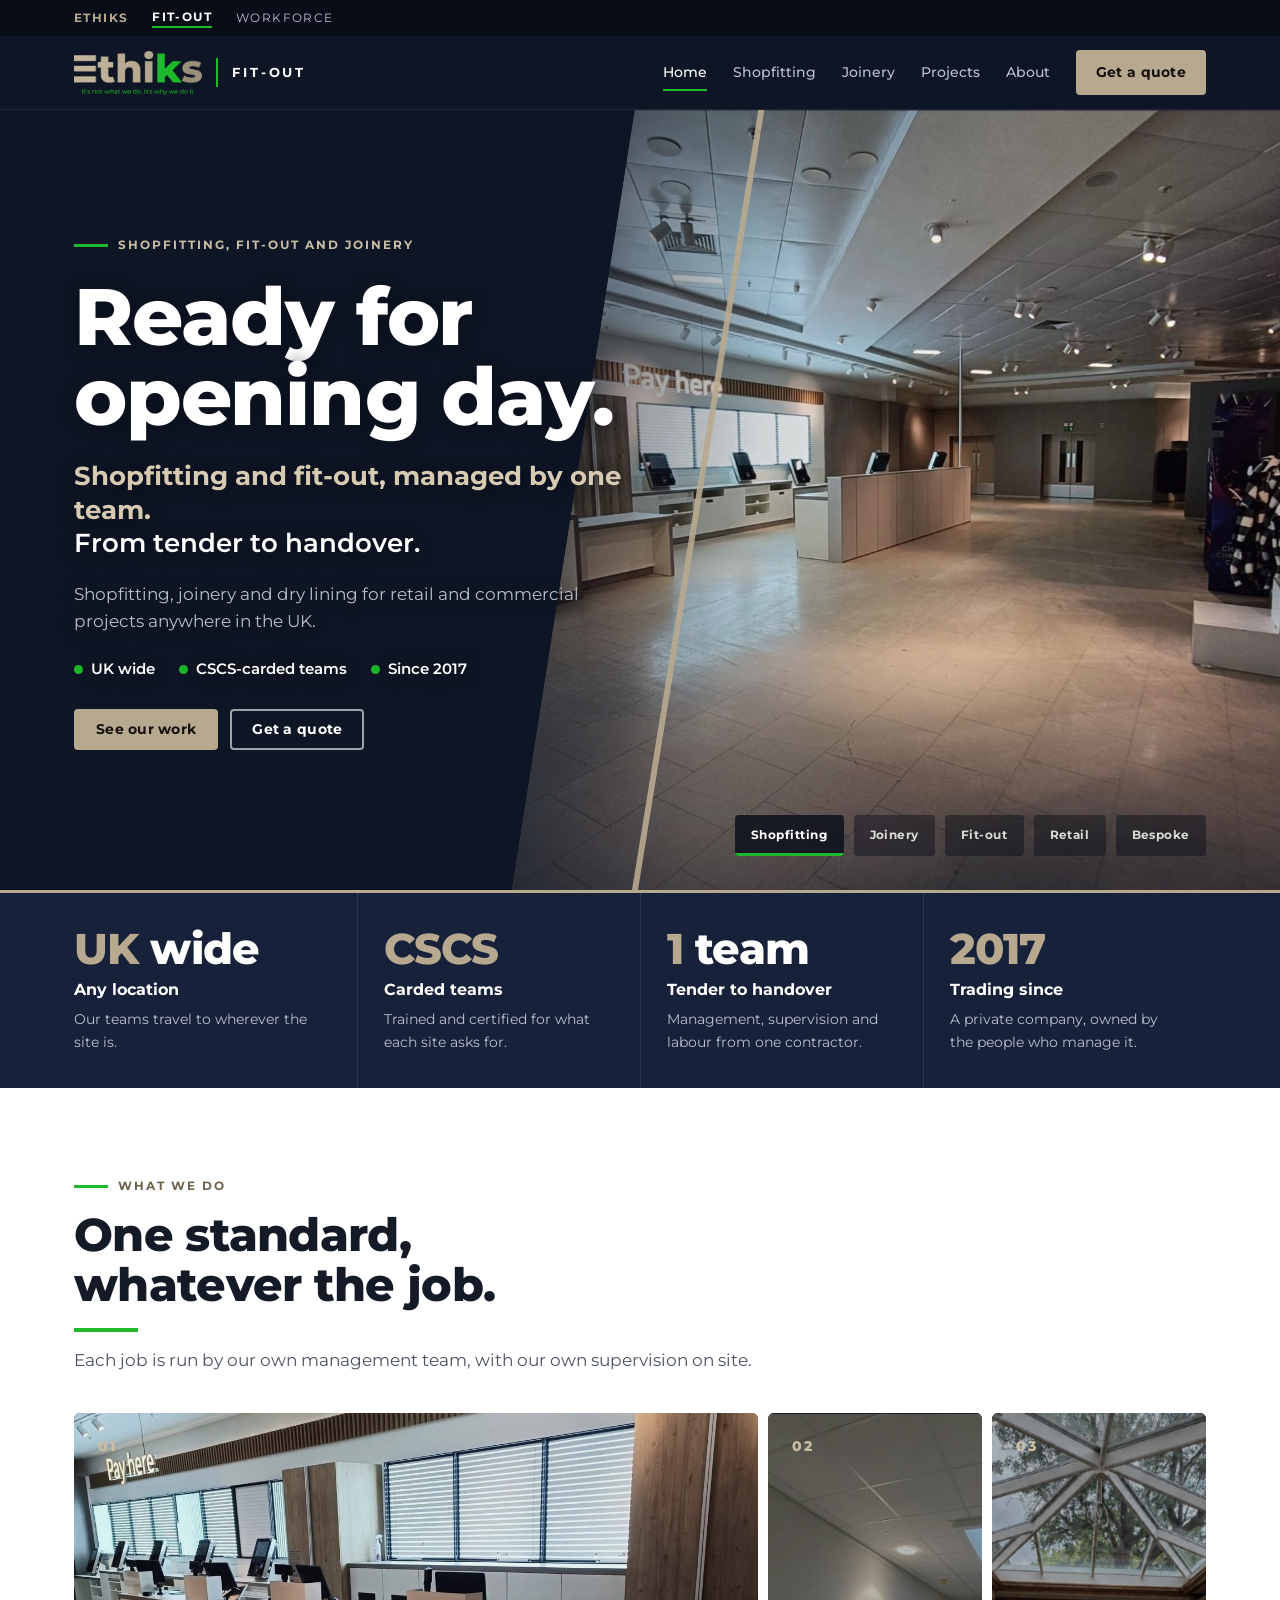
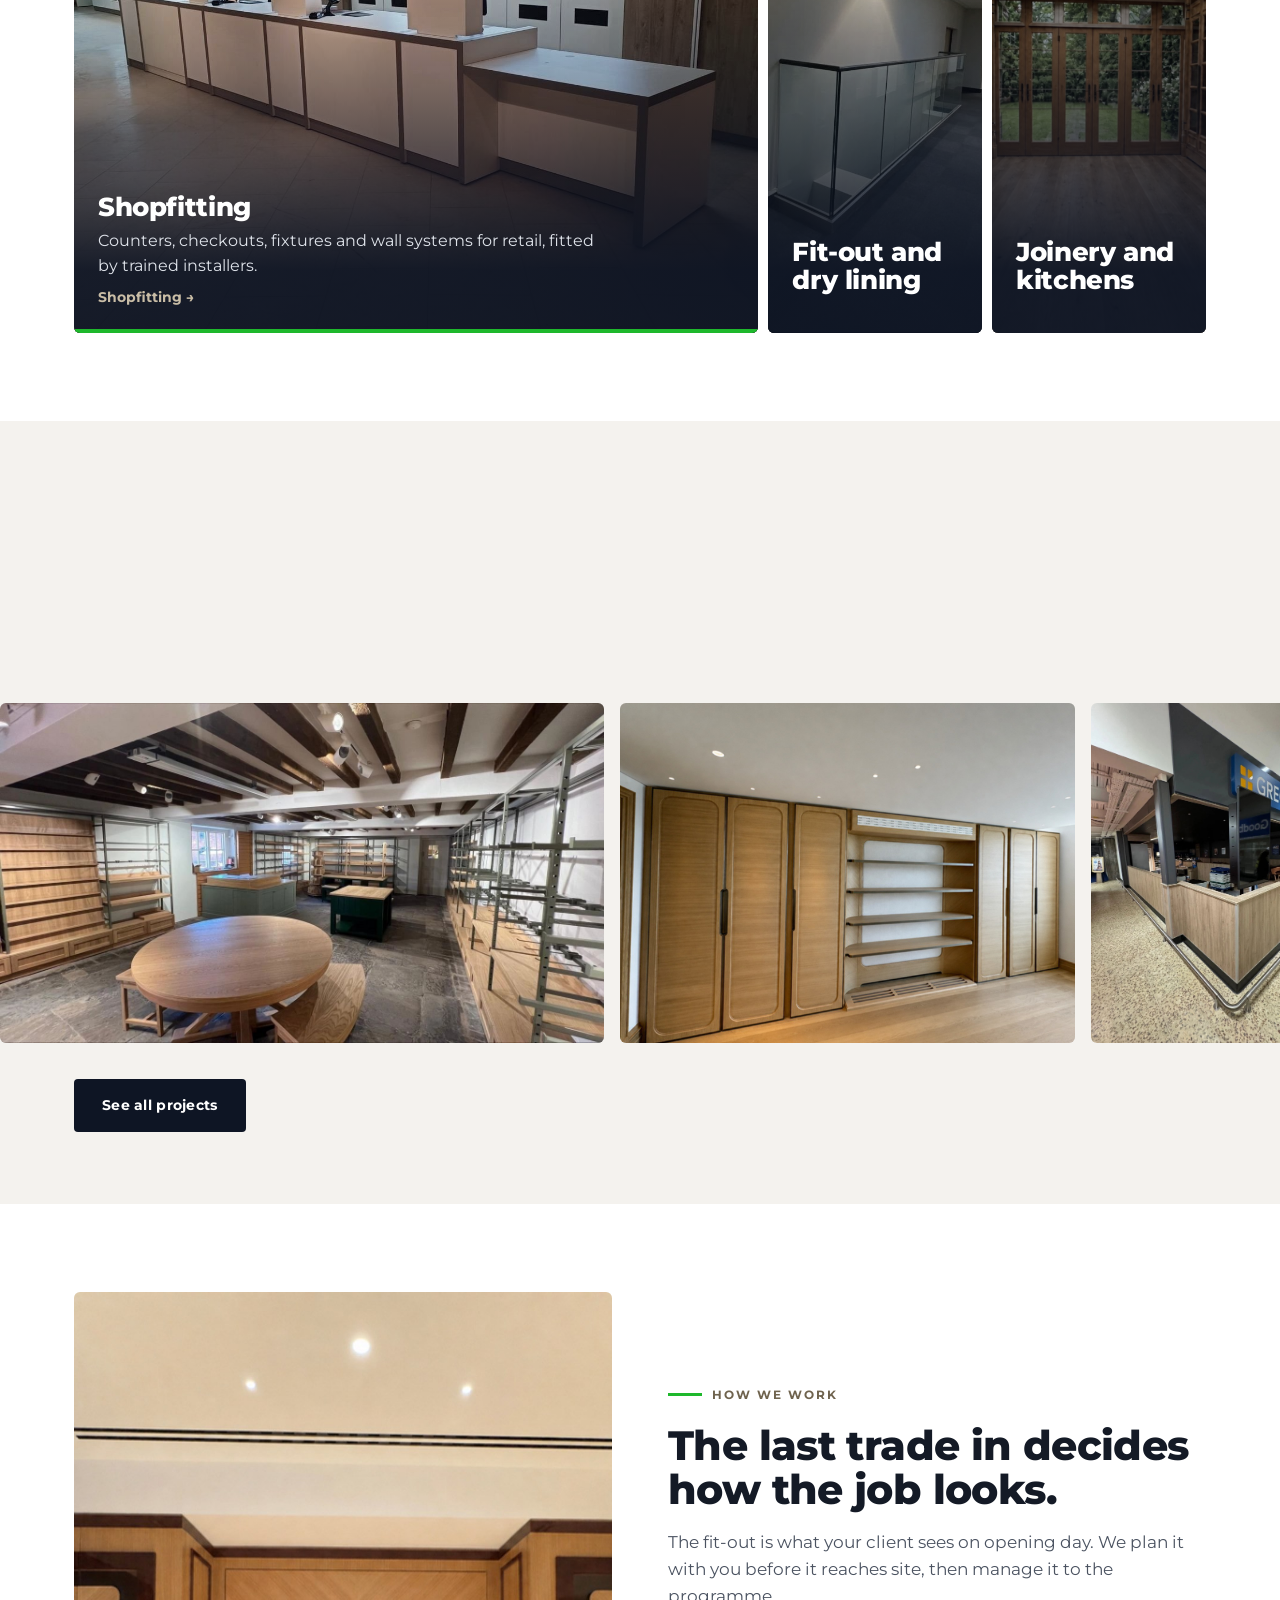
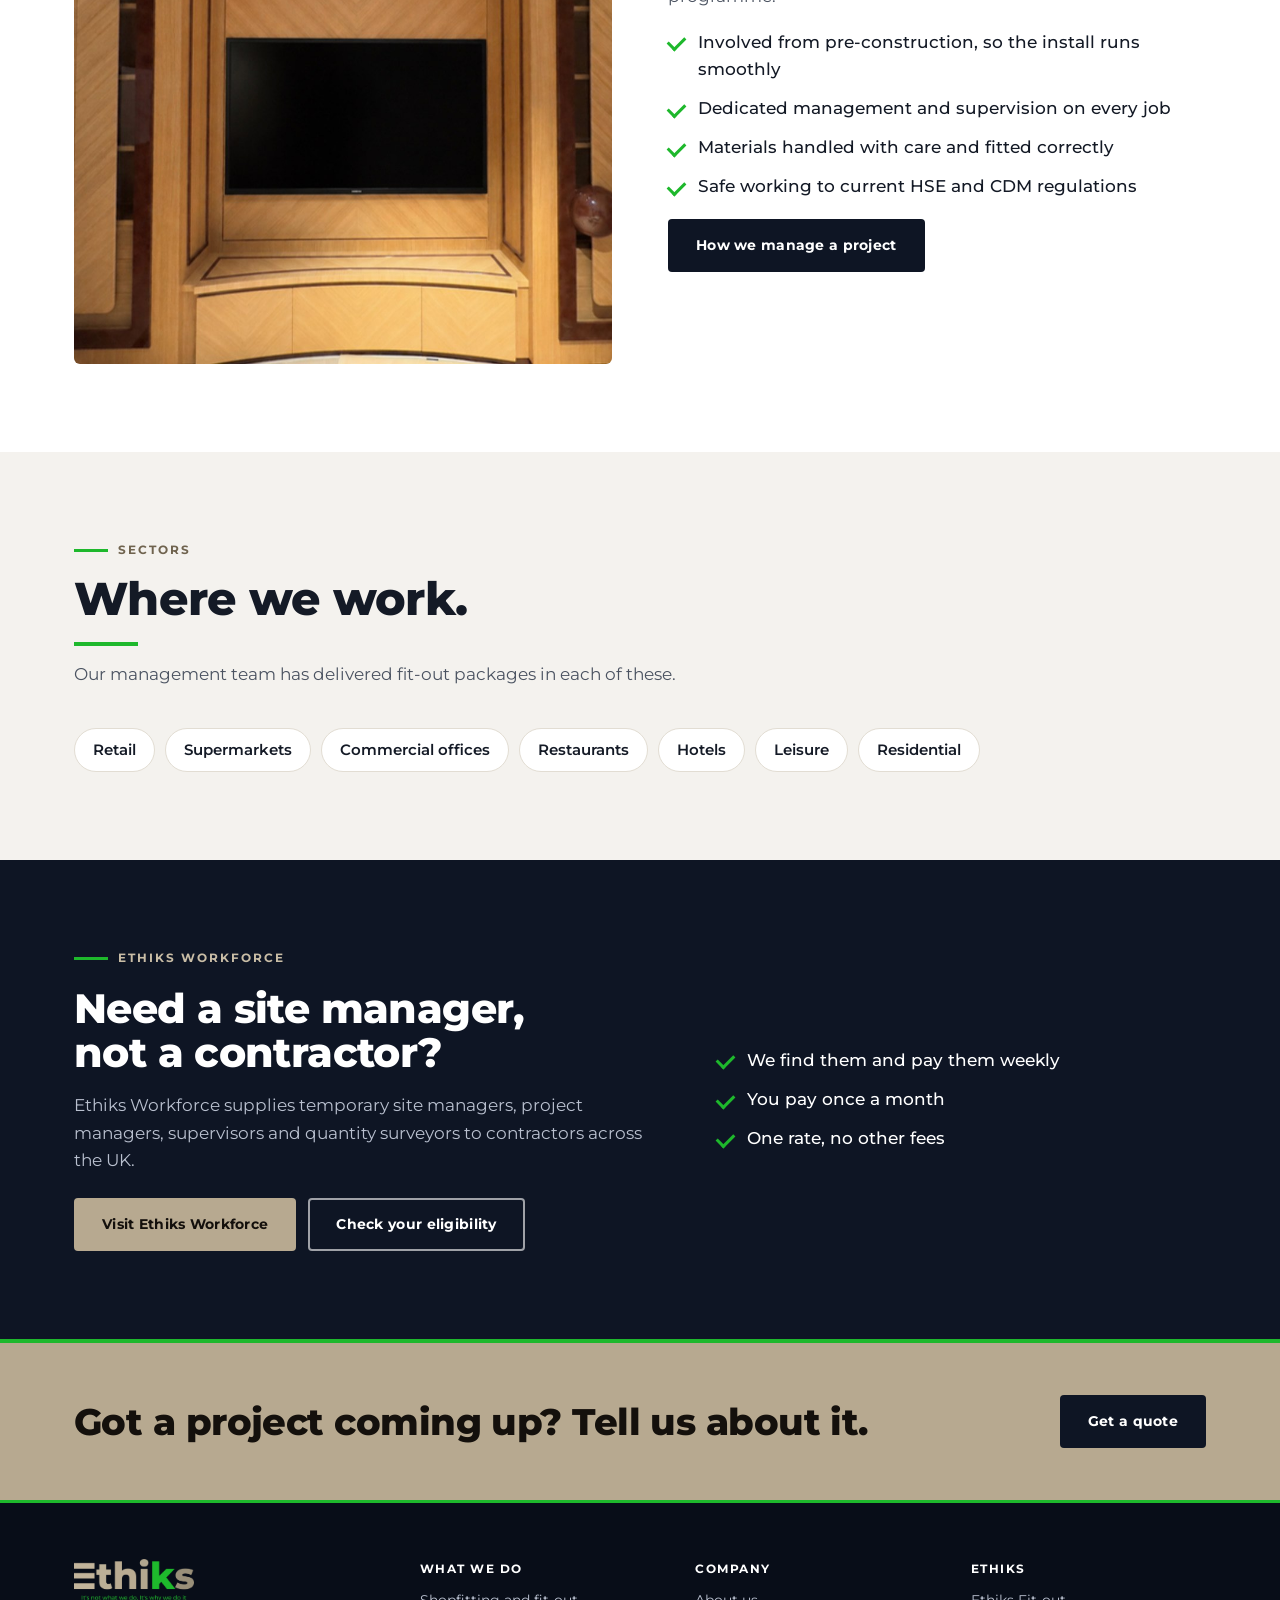
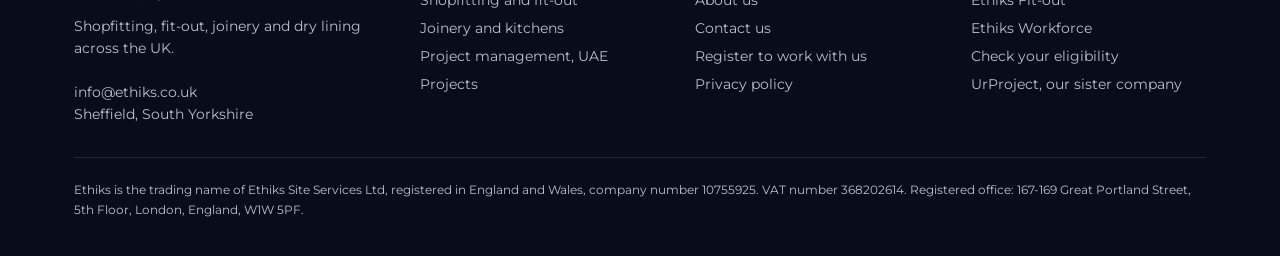
==== commit 44cc4fac: "Add Cloudflare Web Analytics (cookieless visitor counts) Co-Authored-By: Claude Opus 5.5 <noreply@an" ====
--- a/index.html
+++ b/index.html
@@ -115,5 +115,6 @@
 </footer>
 <div class="lb" role="dialog" aria-modal="true" aria-label="Photo" hidden><button class="x" aria-label="Close">×</button><button class="prev" aria-label="Previous photo">←</button><img alt=""><button class="next" aria-label="Next photo">→</button><p></p></div>
 <script src="/main.js?v=31" defer></script>
+<!-- Cloudflare Web Analytics --><script defer src="https://static.cloudflareinsights.com/beacon.min.js" data-cf-beacon='{"token": "1464ebbee23942a8a1e4544ae4dd79b6"}'></script>
 </body>
 </html>
